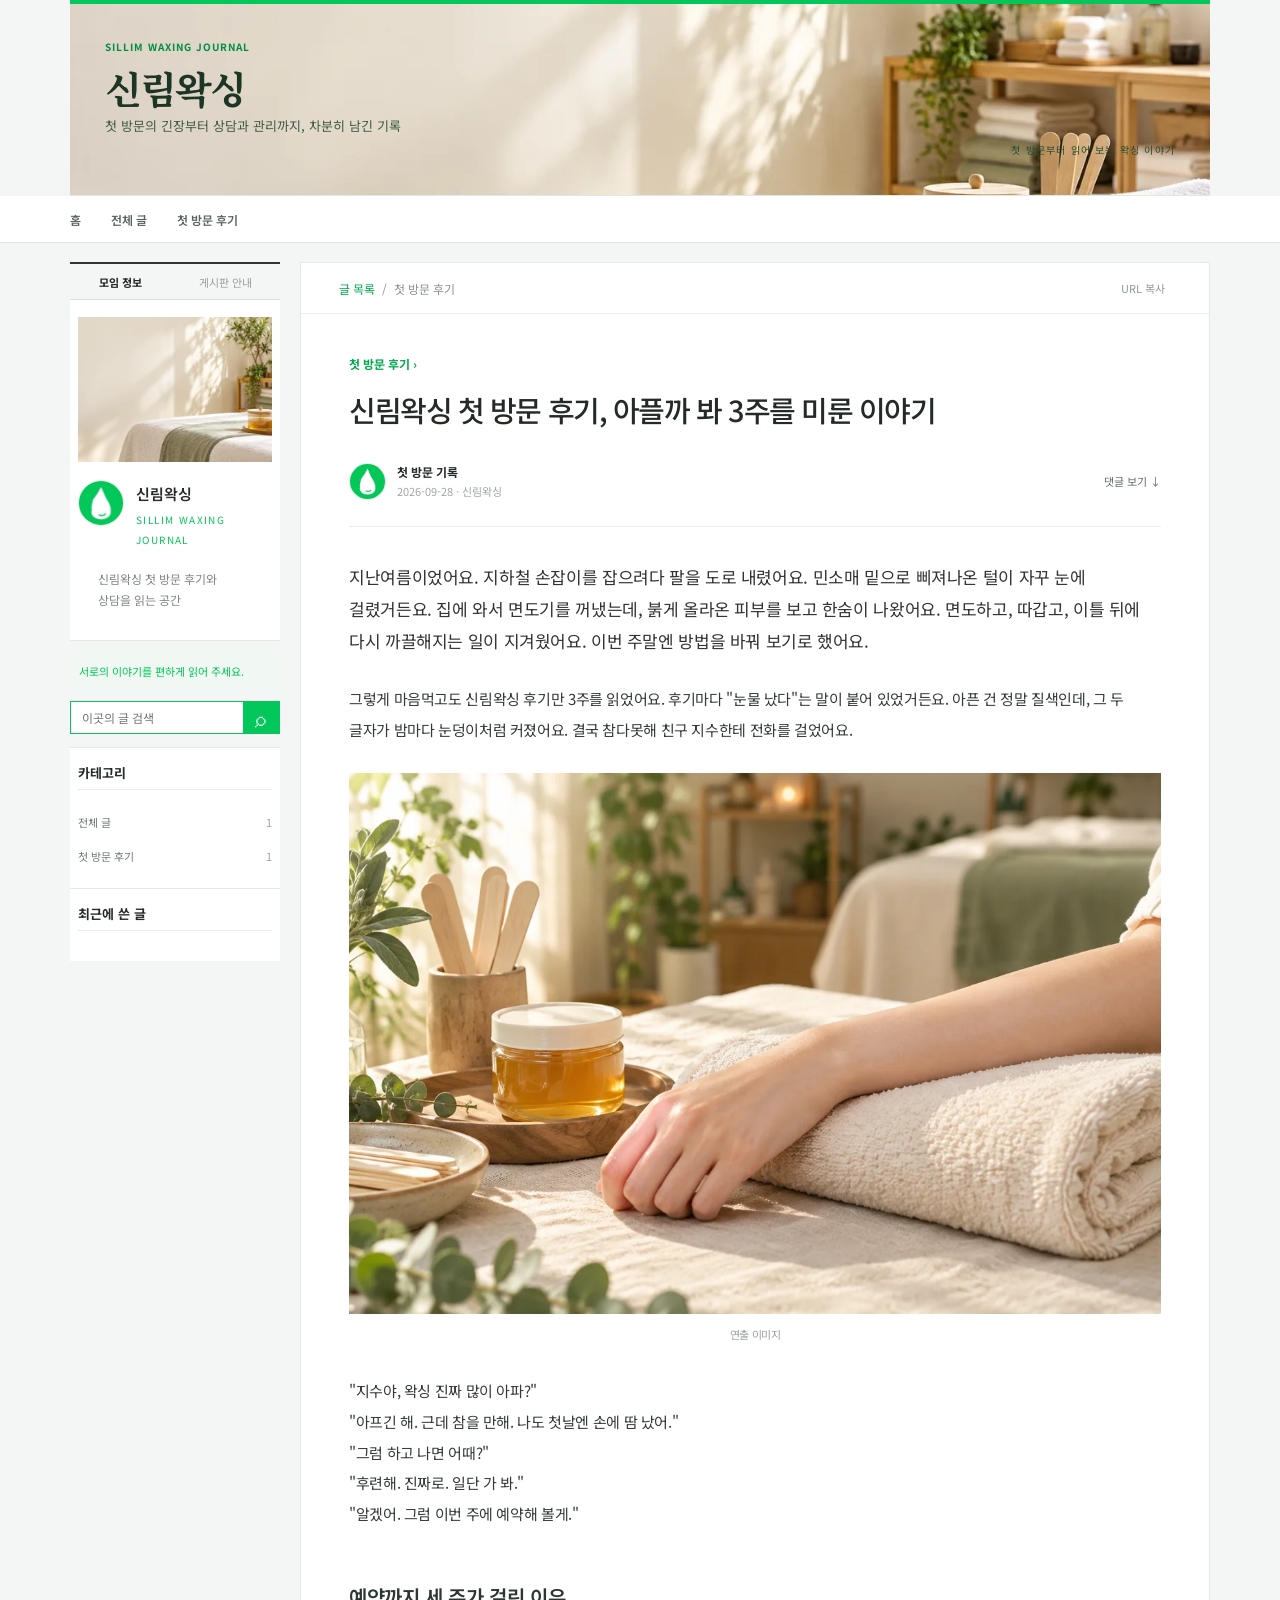
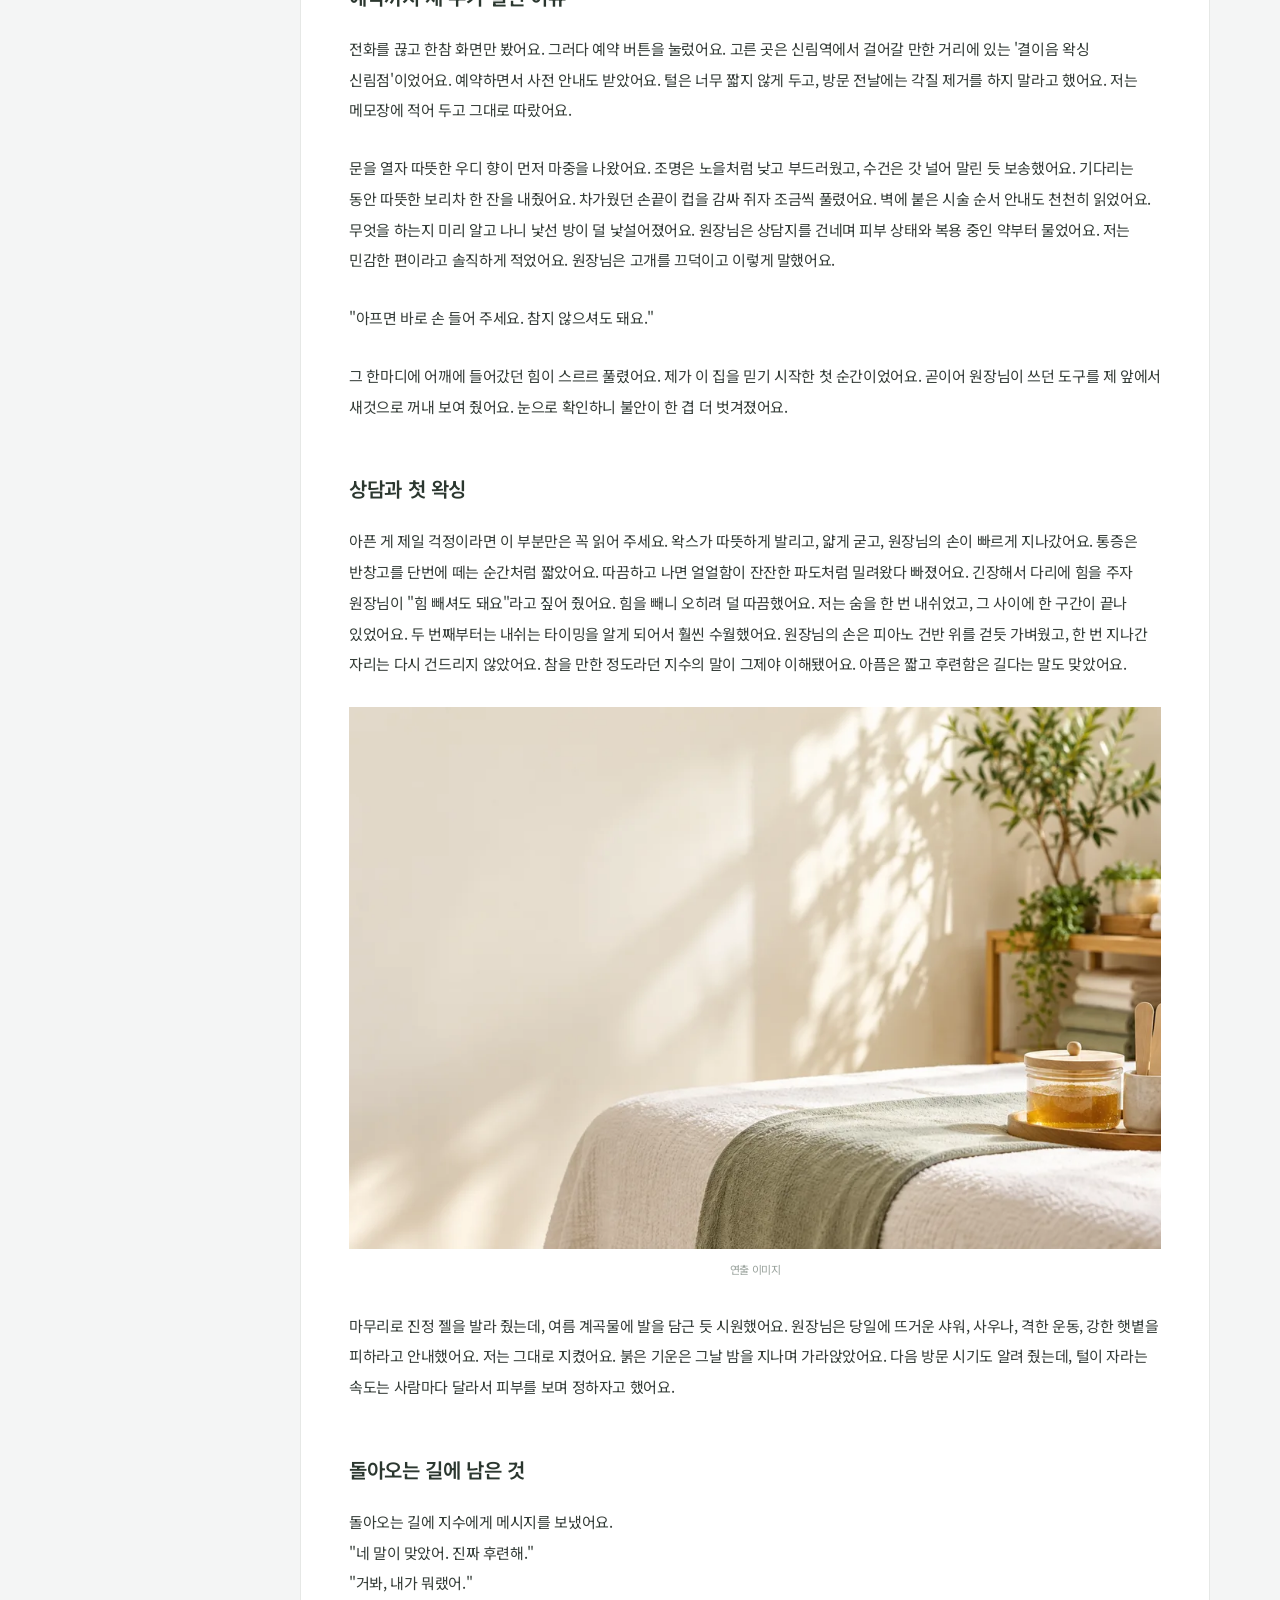
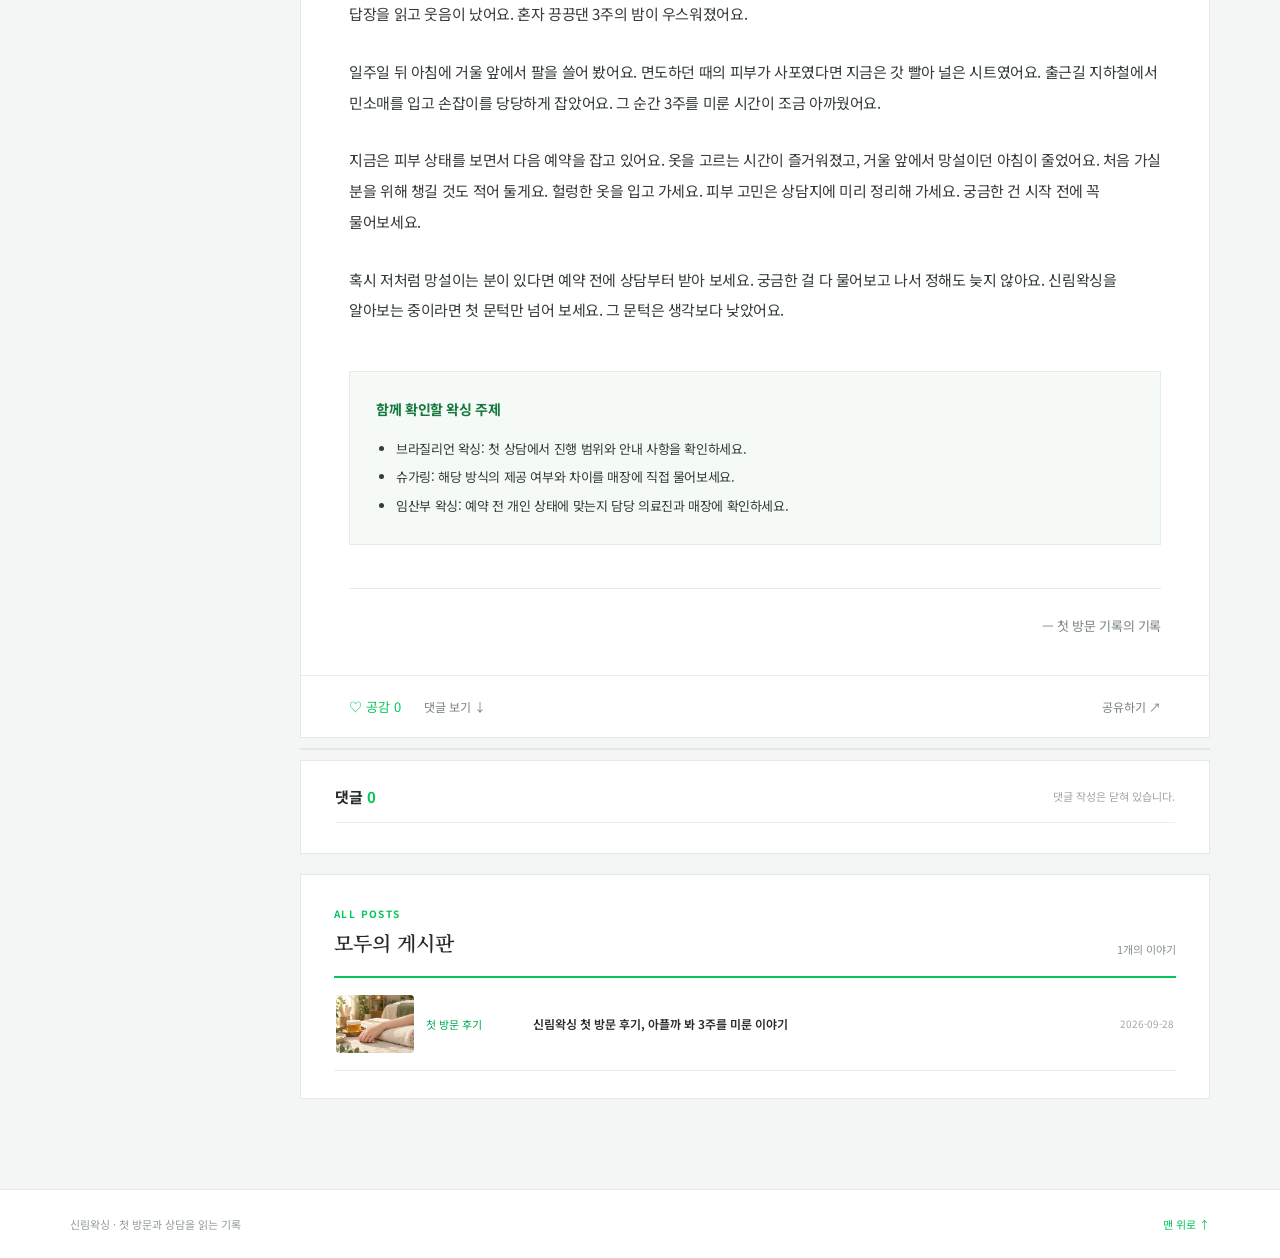
==== blog/sillim-waxing-first-visit/index.html @ 73d59c55 "Add files via upload" ====
<!doctype html><html lang="ko"><head><meta charset="utf-8"><meta name="viewport" content="width=device-width,initial-scale=1"><meta name="description" content="신림왁싱 첫 방문 후기: 통증 걱정, 예약, 상담, 관리 경험을 읽어보세요. 브라질리언·슈가링·임산부 왁싱은 제공 여부와 개인별 조건을 따로 상담하세요."><meta name="theme-color" content="#03c75a"><meta name="application-name" content="신림왁싱"><meta property="og:type" content="article"><meta property="og:site_name" content="신림왁싱"><meta property="og:title" content="신림왁싱 첫 방문 후기, 아플까 봐 3주를 미룬 이야기"><meta property="og:description" content="신림왁싱 첫 방문 후기: 통증 걱정, 예약, 상담, 관리 경험을 읽어보세요. 브라질리언·슈가링·임산부 왁싱은 제공 여부와 개인별 조건을 따로 상담하세요."><meta property="og:image" content="/assets/images/waxing-thumbnail.webp"><meta name="twitter:card" content="summary_large_image"><title>신림왁싱 첫 방문 후기, 아플까 봐 3주를 미룬 이야기</title><link rel="icon" type="image/x-icon" href="/favicon.ico"><link rel="icon" type="image/svg+xml" href="/favicon.svg"><link rel="apple-touch-icon" href="/apple-touch-icon.png"><link rel="stylesheet" href="/assets/style.css"><script type="application/ld+json">{"@context": "https://schema.org", "@type": "WebSite", "name": "신림왁싱"}</script><script defer src="/assets/app.js"></script></head><body class="community" style="--ink:#03c75a;--paper:#f1f8f3;--accent:#03c75a"><a class="skip" href="#main">본문으로 건너뛰기</a><header class="cafe-banner"><img class="cafe-banner-photo" src="/assets/images/banner.webp" alt="" width="1300" height="600"><div class="cafe-banner-inner"><span class="cafe-kicker">SILLIM WAXING JOURNAL</span><a class="cafe-brand" href="/">신림왁싱<span class="banner-mark" aria-hidden="true">•</span></a><p>첫 방문의 긴장부터 상담과 관리까지, 차분히 남긴 기록</p><span class="banner-caption">첫 방문부터 읽어 보는 왁싱 이야기</span></div></header><nav class="main-nav" aria-label="카테고리"><div class="nav-inner"><a href="/">홈</a><a href="/#archive">전체 글</a><a href="/?category=%EC%B2%AB%20%EB%B0%A9%EB%AC%B8%20%ED%9B%84%EA%B8%B0#archive">첫 방문 후기</a></div></nav><main id="main" class="cafe-layout"><aside class="cafe-aside" aria-label="모임 및 게시판"><div class="cafe-tabs"><b>모임 정보</b><span>게시판 안내</span></div><section class="profile-panel"><img class="profile-photo" src="/assets/images/banner.webp" alt="왁싱 공간 연출 사진" width="280" height="145"><img class="profile-avatar profile-avatar-img" src="/assets/images/profile.webp" alt="" width="70" height="70"><h2>신림왁싱</h2><span class="profile-label">SILLIM WAXING JOURNAL</span><p>신림왁싱 첫 방문 후기와 상담을 읽는 공간</p><a class="profile-link" href="/#archive">전체 글 살펴보기 →</a></section><div class="join-note">서로의 이야기를 편하게 읽어 주세요.</div><form class="site-search" action="/" method="get" role="search"><label class="sr-only" for="q">글 검색</label><input id="q" name="q" type="search" placeholder="이곳의 글 검색"><button aria-label="검색" type="submit">⌕</button></form><section class="widget"><h2>카테고리</h2><a class="widget-link" href="/#archive">전체 글 <span>1</span></a><a class="widget-link" href="/?category=%EC%B2%AB%20%EB%B0%A9%EB%AC%B8%20%ED%9B%84%EA%B8%B0#archive">첫 방문 후기 <span>1</span></a></section><section class="widget"><h2>최근에 쓴 글</h2><ol class="recent-list"></ol></section></aside><div class="main-column"><article class="post-card" data-post="sillim-waxing-first-visit"><div class="post-toolbar"><a href="/#archive">글 목록</a><span> / </span><span>첫 방문 후기</span><button type="button" class="copy-link">URL 복사</button></div><div class="post-heading"><a class="post-category" href="/?category=%EC%B2%AB%20%EB%B0%A9%EB%AC%B8%20%ED%9B%84%EA%B8%B0#archive">첫 방문 후기 ›</a><h1>신림왁싱 첫 방문 후기, 아플까 봐 3주를 미룬 이야기</h1><div class="byline"><img class="author-avatar author-avatar-img" src="/assets/images/profile.webp" alt="" width="37" height="37"><div><strong>첫 방문 기록</strong><time datetime="2026-09-28">2026-09-28 · 신림왁싱</time></div><a class="byline-comments" href="#comments">댓글 보기 ↓</a></div></div><div class="post-content"><p>지난여름이었어요. 지하철 손잡이를 잡으려다 팔을 도로 내렸어요. 민소매 밑으로 삐져나온 털이 자꾸 눈에 걸렸거든요. 집에 와서 면도기를 꺼냈는데, 붉게 올라온 피부를 보고 한숨이 나왔어요. 면도하고, 따갑고, 이틀 뒤에 다시 까끌해지는 일이 지겨웠어요. 이번 주말엔 방법을 바꿔 보기로 했어요.</p><p>그렇게 마음먹고도 신림왁싱 후기만 3주를 읽었어요. 후기마다 &quot;눈물 났다&quot;는 말이 붙어 있었거든요. 아픈 건 정말 질색인데, 그 두 글자가 밤마다 눈덩이처럼 커졌어요. 결국 참다못해 친구 지수한테 전화를 걸었어요.</p><figure><img class="post-photo" src="/assets/images/waxing-thumbnail.webp" alt="첫 방문 후기 글을 위한 연출 사진" loading="lazy" width="1200" height="800"><figcaption>연출 이미지</figcaption></figure><p>&quot;지수야, 왁싱 진짜 많이 아파?&quot;<br>&quot;아프긴 해. 근데 참을 만해. 나도 첫날엔 손에 땀 났어.&quot;<br>&quot;그럼 하고 나면 어때?&quot;<br>&quot;후련해. 진짜로. 일단 가 봐.&quot;<br>&quot;알겠어. 그럼 이번 주에 예약해 볼게.&quot;</p><h2>예약까지 세 주가 걸린 이유</h2><p>전화를 끊고 한참 화면만 봤어요. 그러다 예약 버튼을 눌렀어요. 고른 곳은 신림역에서 걸어갈 만한 거리에 있는 &#x27;결이음 왁싱 신림점&#x27;이었어요. 예약하면서 사전 안내도 받았어요. 털은 너무 짧지 않게 두고, 방문 전날에는 각질 제거를 하지 말라고 했어요. 저는 메모장에 적어 두고 그대로 따랐어요.</p><p>문을 열자 따뜻한 우디 향이 먼저 마중을 나왔어요. 조명은 노을처럼 낮고 부드러웠고, 수건은 갓 널어 말린 듯 보송했어요. 기다리는 동안 따뜻한 보리차 한 잔을 내줬어요. 차가웠던 손끝이 컵을 감싸 쥐자 조금씩 풀렸어요. 벽에 붙은 시술 순서 안내도 천천히 읽었어요. 무엇을 하는지 미리 알고 나니 낯선 방이 덜 낯설어졌어요. 원장님은 상담지를 건네며 피부 상태와 복용 중인 약부터 물었어요. 저는 민감한 편이라고 솔직하게 적었어요. 원장님은 고개를 끄덕이고 이렇게 말했어요.</p><p>&quot;아프면 바로 손 들어 주세요. 참지 않으셔도 돼요.&quot;</p><p>그 한마디에 어깨에 들어갔던 힘이 스르르 풀렸어요. 제가 이 집을 믿기 시작한 첫 순간이었어요. 곧이어 원장님이 쓰던 도구를 제 앞에서 새것으로 꺼내 보여 줬어요. 눈으로 확인하니 불안이 한 겹 더 벗겨졌어요.</p><h2>상담과 첫 왁싱</h2><p>아픈 게 제일 걱정이라면 이 부분만은 꼭 읽어 주세요. 왁스가 따뜻하게 발리고, 얇게 굳고, 원장님의 손이 빠르게 지나갔어요. 통증은 반창고를 단번에 떼는 순간처럼 짧았어요. 따끔하고 나면 얼얼함이 잔잔한 파도처럼 밀려왔다 빠졌어요. 긴장해서 다리에 힘을 주자 원장님이 &quot;힘 빼셔도 돼요&quot;라고 짚어 줬어요. 힘을 빼니 오히려 덜 따끔했어요. 저는 숨을 한 번 내쉬었고, 그 사이에 한 구간이 끝나 있었어요. 두 번째부터는 내쉬는 타이밍을 알게 되어서 훨씬 수월했어요. 원장님의 손은 피아노 건반 위를 걷듯 가벼웠고, 한 번 지나간 자리는 다시 건드리지 않았어요. 참을 만한 정도라던 지수의 말이 그제야 이해됐어요. 아픔은 짧고 후련함은 길다는 말도 맞았어요.</p><figure><img class="post-photo" src="/assets/images/waxing-room.webp" alt="첫 방문 후기 글을 위한 연출 사진" loading="lazy" width="1200" height="800"><figcaption>연출 이미지</figcaption></figure><p>마무리로 진정 젤을 발라 줬는데, 여름 계곡물에 발을 담근 듯 시원했어요. 원장님은 당일에 뜨거운 샤워, 사우나, 격한 운동, 강한 햇볕을 피하라고 안내했어요. 저는 그대로 지켰어요. 붉은 기운은 그날 밤을 지나며 가라앉았어요. 다음 방문 시기도 알려 줬는데, 털이 자라는 속도는 사람마다 달라서 피부를 보며 정하자고 했어요.</p><h2>돌아오는 길에 남은 것</h2><p>돌아오는 길에 지수에게 메시지를 보냈어요.<br>&quot;네 말이 맞았어. 진짜 후련해.&quot;<br>&quot;거봐, 내가 뭐랬어.&quot;<br>답장을 읽고 웃음이 났어요. 혼자 끙끙댄 3주의 밤이 우스워졌어요.</p><p>일주일 뒤 아침에 거울 앞에서 팔을 쓸어 봤어요. 면도하던 때의 피부가 사포였다면 지금은 갓 빨아 널은 시트였어요. 출근길 지하철에서 민소매를 입고 손잡이를 당당하게 잡았어요. 그 순간 3주를 미룬 시간이 조금 아까웠어요.</p><p>지금은 피부 상태를 보면서 다음 예약을 잡고 있어요. 옷을 고르는 시간이 즐거워졌고, 거울 앞에서 망설이던 아침이 줄었어요. 처음 가실 분을 위해 챙길 것도 적어 둘게요. 헐렁한 옷을 입고 가세요. 피부 고민은 상담지에 미리 정리해 가세요. 궁금한 건 시작 전에 꼭 물어보세요.</p><p>혹시 저처럼 망설이는 분이 있다면 예약 전에 상담부터 받아 보세요. 궁금한 걸 다 물어보고 나서 정해도 늦지 않아요. 신림왁싱을 알아보는 중이라면 첫 문턱만 넘어 보세요. 그 문턱은 생각보다 낮았어요.</p><div class="editor-summary"><strong>함께 확인할 왁싱 주제</strong><ul><li>브라질리언 왁싱: 첫 상담에서 진행 범위와 안내 사항을 확인하세요.</li><li>슈가링: 해당 방식의 제공 여부와 차이를 매장에 직접 물어보세요.</li><li>임산부 왁싱: 예약 전 개인 상태에 맞는지 담당 의료진과 매장에 확인하세요.</li></ul></div><div class="post-signoff">— 첫 방문 기록의 기록</div></div><div class="post-actions"><button class="like-button" type="button" aria-pressed="false">♡ 공감 <span class="like-count">0</span></button><a href="#comments">댓글 보기 ↓</a><button class="copy-link" type="button">공유하기 ↗</button></div></article><div class="post-neighbors"></div><section class="comments" id="comments"><div class="comments-title"><h2>댓글 <span>0</span></h2><span>댓글 작성은 닫혀 있습니다.</span></div><div class="comment-list"></div></section><section class="archive" id="archive"><div class="archive-heading"><div><span>ALL POSTS</span><h2>모두의 게시판</h2></div><strong>1개의 이야기</strong></div><ul class="archive-list"><li class="archive-row" data-category="첫 방문 후기" data-search="신림왁싱 첫 방문 후기, 아플까 봐 3주를 미룬 이야기 신림왁싱 첫 방문을 앞두고 통증이 걱정돼 3주를 망설인 이야기. 예약부터 상담, 시술 중 느낌과 이후 관리까지 기록했습니다. 첫 방문 후기"><a class="archive-thumb" href="/blog/sillim-waxing-first-visit/" aria-label="신림왁싱 첫 방문 후기, 아플까 봐 3주를 미룬 이야기"><img src="/assets/images/waxing-thumbnail.webp" alt="" loading="lazy" width="100" height="68"></a><span class="archive-category">첫 방문 후기</span><a href="/blog/sillim-waxing-first-visit/">신림왁싱 첫 방문 후기, 아플까 봐 3주를 미룬 이야기</a><time datetime="2026-09-28">2026-09-28</time></li></ul><p class="archive-empty" hidden>해당하는 글이 없습니다.</p></section></div></main><footer class="footer"><span>신림왁싱 · 첫 방문과 상담을 읽는 기록</span><a href="/">맨 위로 ↑</a></footer></body></html>
---- assets/style.css ----
@import url('https://fonts.googleapis.com/css2?family=Noto+Sans+KR:wght@400;500;600;700&family=Noto+Serif+KR:wght@400;500;600;700&display=swap');
:root{font-family:'Noto Sans KR',system-ui,sans-serif;color:#262b29;background:#f4f5f5;font-size:14px}*{box-sizing:border-box}html{scroll-behavior:smooth}body{margin:0;word-break:keep-all}a{color:inherit;text-decoration:none}button,input,textarea{font:inherit}button{cursor:pointer}a:hover{text-decoration:underline}a:focus-visible,button:focus-visible,input:focus-visible,textarea:focus-visible{outline:2px solid var(--accent);outline-offset:3px}.skip{position:absolute;top:-50px;left:10px;background:#fff;padding:10px;z-index:20}.skip:focus{top:10px}.sr-only{position:absolute;width:1px;height:1px;overflow:hidden;clip:rect(0,0,0,0)}.utility{height:34px;background:#fff;border-bottom:1px solid #eaeded;color:#8b9190;font-size:11px}.utility>div{max-width:1180px;padding:0 20px;height:100%;margin:auto;display:flex;align-items:center;justify-content:flex-end;gap:20px}.blog-header{background:#fff;border-bottom:1px solid #e6e9e8;display:flex;align-items:flex-end;justify-content:space-between;gap:24px;padding:26px max(20px,calc((100vw - 1140px)/2)) 22px}.brand{display:flex;flex-direction:column;align-items:flex-start}.brand-kicker,.cafe-kicker{color:var(--ink);font-size:10px;font-weight:700;letter-spacing:.15em}.brand-name{color:#202a27;font:600 30px/1.4 'Noto Serif KR',serif;letter-spacing:-.05em;margin:7px 0}.brand p{font-size:12px;color:#8a918e;margin:0}.site-search{display:flex;border:1px solid var(--ink);height:38px;background:#fff;max-width:255px;width:100%}.site-search input{min-width:0;width:100%;border:0;background:transparent;padding:0 11px;font-size:12px;outline:none}.site-search button{width:42px;border:0;color:#fff;background:var(--ink);font-size:21px;line-height:1}.main-nav{background:#fff;border-bottom:1px solid #dfe4e2}.nav-inner{max-width:1180px;margin:auto;padding:0 20px;display:flex;gap:30px;white-space:nowrap;overflow-x:auto;scrollbar-width:none}.nav-inner::-webkit-scrollbar{display:none}.nav-inner a{height:46px;display:flex;align-items:center;font-size:12px;color:#59635f;font-weight:600}.nav-inner a:hover{color:var(--ink);text-decoration:none;border-bottom:2px solid var(--ink)}.blog-layout{max-width:1180px;margin:25px auto 75px;padding:0 20px;display:grid;grid-template-columns:minmax(0,1fr) 280px;gap:22px;align-items:start}.main-column{min-width:0}.post-card,.comments,.archive{background:#fff;border:1px solid #e3e6e5}.post-toolbar{padding:16px 38px;border-bottom:1px solid #edf0ee;display:flex;align-items:center;gap:7px;color:#8a938e;font-size:12px}.post-toolbar a{color:var(--ink)}.post-toolbar button{margin-left:auto;border:0;background:none;color:#929b96;font-size:11px}.post-heading{padding:42px 48px 26px}.post-category{font-size:12px;color:var(--ink);font-weight:700}.post-heading h1{font:500 clamp(25px,2.6vw,32px)/1.55 'Noto Serif KR',serif;letter-spacing:-.05em;margin:15px 0 31px;color:#242b27}.byline{display:flex;align-items:center;gap:11px;padding-bottom:26px;border-bottom:1px solid #e9edeb}.author-avatar,.profile-avatar{background:var(--paper);color:var(--ink);display:grid;place-items:center;border-radius:50%;font:600 20px 'Noto Serif KR',serif;flex:none}.author-avatar{width:37px;height:37px}.byline strong{display:block;font-size:12px;font-weight:700}.byline time{display:block;font-size:11px;color:#a0a7a2;margin-top:3px}.byline-comments{margin-left:auto;font-size:11px;color:#626e67}.post-content{padding:8px 48px 35px;color:#343c37;font:400 16px/2.05 'Noto Serif KR',serif;letter-spacing:-.025em}.post-content .post-lead{margin:0 0 27px;font-size:19px;font-weight:600;color:var(--ink);line-height:1.85}.post-content p{margin:0 0 27px}.post-content h2{font:600 22px/1.5 'Noto Serif KR',serif;color:#2b372f;margin:54px 0 22px}.post-content figure{margin:35px 0 40px}.post-content figcaption{text-align:center;font:11px 'Noto Sans KR',sans-serif;color:#929a94;margin-top:12px}.post-signoff{border-top:1px solid #e6eae7;margin-top:43px;padding-top:24px;text-align:right;color:#7a867c;font-size:13px}.post-art{height:390px;position:relative;display:grid;place-items:center;overflow:hidden;color:#fff;background:linear-gradient(140deg,var(--paper),var(--ink));isolation:isolate}.post-art:before,.post-art:after{content:'';position:absolute;border:1px solid #ffffff8e;border-radius:50%;width:80%;aspect-ratio:1;transform:translate(45%,30%);z-index:-1}.post-art:after{width:54%;transform:translate(-75%,-65%);background:#ffffff22}.art-ring{position:absolute;border:1px solid #ffffff9b;width:32%;aspect-ratio:1;border-radius:50%;transform:translate(-80%,60%)}.art-icon{font:400 clamp(100px,16vw,200px)/1 Georgia,serif;transform:rotate(-12deg)}.art-corner{position:absolute;bottom:23px;left:25px;font:10px 'Noto Sans KR',sans-serif;letter-spacing:.18em;color:#fff}.post-actions{border-top:1px solid #ecedeb;display:flex;align-items:center;gap:23px;padding:16px 48px;color:#7a847d;font-size:12px}.post-actions button{border:0;background:none;padding:5px 0;color:inherit}.post-actions .like-button{font-size:13px;color:var(--ink)}.post-actions .like-button[aria-pressed=true]{font-weight:700;color:#03a94e}.post-actions .copy-link{margin-left:auto}.post-neighbors{background:#fff;border:1px solid #e3e6e5;margin:10px 0;display:flex;flex-direction:column}.post-neighbors a{padding:15px 25px;font-size:12px;border-bottom:1px solid #eff1ef}.post-neighbors a:last-child{border-bottom:0}.post-neighbors span{color:#929a95;margin-right:25px}.comments{padding:27px 34px;margin:10px 0}.comments-title{display:flex;justify-content:space-between;align-items:center;gap:10px;border-bottom:1px solid #eceeec;padding-bottom:15px}.comments h2{font-size:15px;margin:0}.comments h2 span{color:var(--ink)}.comments-title>span,.comments>small{font-size:11px;color:#a0a7a2}.comment-list{padding:6px 0}.comment-item{padding:15px 0;border-bottom:1px solid #f0f1ef}.comment-item strong{font-size:12px;margin-right:10px}.comment-item time{font-size:10px;color:#a0a7a2}.comment-item p{font-size:13px;line-height:1.7;margin:6px 0 0}.comment-form{padding-top:15px;display:grid;grid-template-columns:65px 1fr;gap:9px 12px;align-items:start}.comment-form label{font-size:12px;padding-top:10px;color:#69746c}.comment-form input,.comment-form textarea{border:1px solid #dce3dd;padding:10px;background:#fbfcfb;min-width:0;font-size:12px;resize:vertical}.comment-form button{grid-column:2;justify-self:end;border:1px solid var(--ink);background:var(--ink);color:#fff;padding:9px 18px;font-size:12px}.archive{margin:20px 0;padding:27px 33px}.archive-heading{display:flex;justify-content:space-between;align-items:end;border-bottom:2px solid var(--ink);padding-bottom:19px}.archive-heading span{font-size:10px;color:var(--ink);font-weight:700;letter-spacing:.14em}.archive-heading h2{font:600 20px 'Noto Serif KR',serif;margin:6px 0 0}.archive-heading strong{font-size:11px;color:#87928a;font-weight:400}.archive-list{list-style:none;padding:0;margin:0}.archive-row{display:grid;grid-template-columns:100px minmax(0,1fr) 82px;gap:15px;align-items:center;padding:17px 2px;border-bottom:1px solid #e9ece9;font-size:12px}.archive-row[hidden]{display:none}.archive-category{font-size:11px;color:var(--ink)}.archive-row a{font-weight:600;overflow:hidden;text-overflow:ellipsis;white-space:nowrap}.archive-row time{color:#a0a7a2;font-size:10px;text-align:right}.archive-empty{font-size:13px;color:#999;padding:35px;text-align:center}.profile-panel,.widget{background:#fff;border:1px solid #e3e6e5;padding:22px;margin-bottom:10px}.profile-panel{text-align:center}.profile-avatar{width:70px;height:70px;margin:0 auto 15px;font-size:34px}.profile-panel h2{font:600 20px 'Noto Serif KR',serif;margin:0 0 4px}.profile-label{font-size:10px;color:var(--accent);letter-spacing:.14em}.profile-panel p{font-size:12px;color:#7d8980;line-height:1.75;margin:18px 0}.profile-link{display:block;border:1px solid #dae1db;padding:10px;font-size:11px;color:var(--ink)}.widget h2{font-size:13px;margin:0 0 15px;padding-bottom:12px;border-bottom:1px solid #e8edeb}.widget-link{display:flex;justify-content:space-between;padding:8px 0;font-size:11px;color:#6d7a70}.widget-link span{color:#9ba69d}.recent-list{list-style:none;padding:0;margin:0}.recent-list li{padding:10px 0;border-bottom:1px solid #ecefeb}.recent-list li:last-child{border:0}.recent-list small{display:block;font-size:10px;color:#9ba69d}.recent-list span{display:block;font-size:12px;line-height:1.45;margin-top:5px}.footer{background:#fff;border-top:1px solid #e4e9e5;padding:26px max(20px,calc((100vw - 1140px)/2));display:flex;justify-content:space-between;gap:20px;font-size:11px;color:#949d96}.footer a{color:var(--ink)}
/* Cafe article and board layout */
.cafe{background:#fff}.cafe-banner{max-width:1140px;height:215px;margin:0 auto;background:var(--ink);color:#fff;position:relative;overflow:hidden}.cafe-banner:before,.cafe-banner:after{content:'';position:absolute;width:440px;height:440px;border:1px solid #ffffff40;border-radius:50%;right:-60px;top:-180px}.cafe-banner:after{width:340px;height:340px;right:190px;top:95px;background:#ffffff0d}.cafe-banner-inner{padding:35px 54px;position:relative;z-index:1}.cafe-kicker{color:#ffffffb6}.cafe-brand{display:block;font:700 48px/1.3 'Noto Serif KR',serif;letter-spacing:-.05em;margin-top:15px}.banner-mark{color:var(--accent);margin-left:12px;font:50px Georgia,serif}.cafe-banner p{font-size:13px;margin:8px 0;color:#ffffffdd}.banner-caption{position:absolute;top:167px;right:35px;letter-spacing:.12em;color:#ffffff80;font-size:10px}.cafe .main-nav{max-width:1140px;margin:8px auto 0;border:1px solid #e1e6e2}.cafe-layout{max-width:1180px;margin:19px auto 70px;padding:0 20px;display:grid;grid-template-columns:210px minmax(0,1fr);gap:20px;align-items:start}.cafe-tabs{height:38px;border-top:2px solid #333;border-bottom:1px solid #ddd;display:flex;align-items:center;justify-content:space-around;font-size:11px;color:#9a9fa0}.cafe-tabs b{color:#202622}.cafe-aside .profile-panel{text-align:left;border:0;border-bottom:1px solid #e5e9e5;padding:17px 8px}.cafe-aside .profile-avatar{width:42px;height:42px;font-size:21px;margin:0 12px 0 0;float:left}.cafe-aside .profile-panel h2{font:600 15px 'Noto Sans KR',sans-serif;padding-top:3px}.cafe-aside .profile-panel p{clear:both;margin:20px 0 13px}.cafe-aside .profile-link{display:none}.cafe-aside .join-note{padding:12px 9px;background:var(--paper);font-size:11px;color:var(--ink);margin-bottom:10px}.cafe-aside .site-search{max-width:none;margin-bottom:13px;height:33px}.cafe-aside .widget{border:0;border-top:1px solid #e6e9e6;padding:15px 8px;margin:0}.cafe-aside .widget h2{padding-bottom:7px}.cafe-aside .widget-link{padding:9px 0}.cafe .post-card{border-radius:5px}.cafe .post-toolbar{background:#fafbfa;padding:13px 30px}.cafe .post-heading{padding:29px 31px 13px}.cafe .post-heading h1{font:500 clamp(23px,2.3vw,29px)/1.5 'Noto Sans KR',sans-serif;letter-spacing:-.045em;margin:11px 0 19px}.cafe .post-content{font:400 15px/1.95 'Noto Sans KR',sans-serif;padding:15px 31px 35px}.cafe .post-content .post-lead{font:600 16px/1.8 'Noto Sans KR',sans-serif}.cafe .post-content h2{font:600 18px/1.5 'Noto Sans KR',sans-serif;margin:43px 0 17px}.cafe .post-art{height:315px}.cafe .post-actions{padding:15px 31px}.cafe .comments,.cafe .archive{border-radius:5px}
@media(max-width:900px){.blog-layout{grid-template-columns:minmax(0,1fr) 220px;gap:14px}.cafe-layout{grid-template-columns:170px minmax(0,1fr);gap:13px}.blog-header{padding-left:20px;padding-right:20px}.profile-panel,.widget{padding:15px}.post-heading{padding:34px 32px 17px}.post-content{padding-left:32px;padding-right:32px}.post-actions{padding-left:32px;padding-right:32px}}
@media(max-width:700px){.utility{display:none}.blog-header{padding:18px 17px;align-items:center}.brand-name{font-size:24px}.brand p{font-size:11px}.brand-kicker{font-size:9px}.blog-header .site-search{max-width:42px;border:0}.blog-header .site-search input{position:absolute;right:16px;top:85px;width:min(300px,calc(100% - 32px));height:35px;border:1px solid var(--ink);background:#fff;display:none;z-index:5}.blog-header .site-search:focus-within input{display:block}.blog-header .site-search button{background:transparent;color:var(--ink)}.nav-inner{gap:22px;padding:0 17px}.nav-inner a{font-size:11px}.blog-layout,.cafe-layout{display:block;margin:0 auto 45px;padding:0}.blog-aside,.cafe-aside{display:none}.post-card,.comments,.archive{border-left:0;border-right:0}.post-toolbar{padding:13px 17px}.post-heading,.cafe .post-heading{padding:27px 19px 12px}.post-heading h1,.cafe .post-heading h1{font-size:23px;line-height:1.5;margin-bottom:21px}.post-content,.cafe .post-content{font-size:15px;line-height:1.95;padding:7px 19px 27px}.post-content .post-lead{font-size:17px}.post-content h2{font-size:19px}.post-art,.cafe .post-art{height:245px}.post-actions,.cafe .post-actions{padding:13px 19px;gap:16px}.post-neighbors{margin:8px 0}.comments{padding:23px 19px}.archive{padding:23px 19px}.archive-row{grid-template-columns:1fr 66px;gap:4px}.archive-category{grid-column:1/-1}.archive-row a{font-size:12px}.footer{padding:25px 18px}.cafe-banner{height:160px}.cafe-banner-inner{padding:23px 20px}.cafe-brand{font-size:33px;margin-top:10px}.banner-mark{font-size:37px}.cafe-banner p{font-size:11px}.banner-caption{display:none}.cafe .main-nav{margin:0;border-left:0;border-right:0}.cafe .post-toolbar{padding:12px 19px}}
@media(max-width:390px){.post-heading h1,.cafe .post-heading h1{font-size:21px}.comment-form{grid-template-columns:1fr}.comment-form label{padding-top:0}.comment-form button{grid-column:1}.post-actions{gap:10px;font-size:11px}}
/* Restrained green editorial skin shared by all six sites. */
.post-photo{display:block;width:100%;height:auto;aspect-ratio:3/2;object-fit:cover;background:#edf2ee}.post-content figure{margin:25px 0 34px}.editor-disclosure{font:11px/1.7 'Noto Sans KR',sans-serif;color:#6d8173;background:#f4faf6;border-left:3px solid #03c75a;padding:11px 13px;margin:10px 0 30px}.blog-header{border-top:3px solid #03c75a}.brand-kicker,.post-category,.widget-link:hover,.archive-category{color:#03a94e}.cafe-banner{height:156px;background:#f4faf6;color:#243a2b;border-top:4px solid #03c75a;border-bottom:1px solid #dfe9e2}.cafe-banner:before,.cafe-banner:after{display:none}.cafe-banner-inner{padding:20px 35px}.cafe-kicker{color:#03a94e}.cafe-brand{font-size:38px;margin-top:8px}.banner-mark{font-size:24px;color:#03c75a}.cafe-banner p{color:#55685a;margin-top:4px}.banner-caption{top:125px;color:#8fa295}.profile-avatar,.author-avatar{font-family:'Noto Sans KR',sans-serif;font-size:13px}.cafe .post-photo{height:auto}
@media(max-width:700px){.cafe-banner{height:133px}.cafe-banner-inner{padding:17px 19px}.cafe-brand{font-size:27px}.cafe-banner p{font-size:10px}.post-content figure{margin:22px 0 27px}}
/* A quiet, familiar article layout with one green accent. */
.blog-header{border-top:3px solid #03c75a}.brand-name{font-family:'Noto Sans KR',sans-serif;font-size:29px;font-weight:700;letter-spacing:-.045em}.brand-kicker{letter-spacing:.1em}.blog-layout{max-width:1110px;grid-template-columns:minmax(0,1fr) 260px;gap:14px;margin-top:18px}.post-card,.comments,.archive,.profile-panel,.widget{border-color:#e6e8e6}.post-heading{padding-top:39px}.post-heading h1{font-family:'Noto Sans KR',sans-serif;font-weight:500;font-size:29px;line-height:1.5}.post-content{font-family:'Noto Sans KR',sans-serif;font-size:15px;line-height:2.05}.post-content h2{font-family:'Noto Sans KR',sans-serif;font-size:20px;margin-top:52px}.post-content p:first-child{font-size:17px;line-height:1.9;color:#333}.post-toolbar{background:#fff}.post-toolbar a{color:#03a94e}.profile-panel{padding:0 0 20px}.profile-photo{display:block;width:100%;height:145px;object-fit:cover;margin-bottom:18px}.profile-panel .profile-avatar{width:48px;height:48px;margin-bottom:10px}.profile-panel h2{font-family:'Noto Sans KR',sans-serif;font-size:16px}.profile-panel p{padding:0 20px}.profile-link{margin:0 18px}.editor-summary{background:#f6faf7;border:1px solid #e3ede5;padding:22px 26px;margin:45px 0 20px;font-family:'Noto Sans KR',sans-serif}.editor-summary strong{font-size:14px;color:#16783e}.editor-summary ul{margin:12px 0 0;padding-left:20px}.editor-summary li{font-size:13px;line-height:1.8;margin:5px 0}.comments{padding:25px 34px 18px}.comment-item{display:flex;gap:12px;padding:17px 0}.comment-avatar{display:grid;place-items:center;width:33px;height:33px;flex:none;background:#eef7f0;color:#168246;border-radius:50%;font-size:12px;font-weight:700}.comment-item strong{display:block;margin:0}.comment-item small{display:block;color:#abb3ac;font-size:10px;margin-top:2px}.comment-item p{margin-top:8px}.post-content figcaption{color:#98a19b}
@media(max-width:700px){.blog-layout{display:block;margin-top:0}.brand-name{font-size:22px}.post-heading{padding-top:28px}.post-heading h1{font-size:23px}.post-content{font-size:14px}.post-content p:first-child{font-size:16px}.comments{padding:22px 19px}.editor-summary{padding:19px;margin-top:36px}}

/* Locally bundled art; text remains readable over every banner. */
.cafe-banner{isolation:isolate;background:#e9f3eb;height:196px;color:#193625}
.cafe-banner-photo{position:absolute;inset:0;width:100%;height:100%;object-fit:cover;object-position:center 48%;z-index:-2}
.cafe-banner::after{content:"";position:absolute;inset:0;background:linear-gradient(90deg,rgba(244,251,246,.96) 0%,rgba(244,251,246,.88) 44%,rgba(244,251,246,.18) 100%);z-index:-1}
.cafe-banner-inner{padding:29px 35px}.cafe-banner p{color:#405a47}.cafe-kicker{color:#008d42}.banner-caption{color:#244e33;top:auto;bottom:15px}
.profile-avatar-img,.author-avatar-img{object-fit:cover;display:block;border-radius:50%;border:1px solid #e3ece5}
.profile-panel .profile-avatar-img{width:70px;height:70px}.cafe-aside .profile-panel .profile-avatar-img{width:46px;height:46px}
@media(max-width:700px){.cafe-banner{height:164px}.cafe-banner-inner{padding:22px 19px}.cafe-banner::after{background:linear-gradient(90deg,rgba(244,251,246,.97) 0%,rgba(244,251,246,.90) 56%,rgba(244,251,246,.25) 100%)}}

/* Sillim waxing article presentation */
.cafe-banner .cafe-brand{color:#1d3524;font-weight:750;letter-spacing:-.055em}
.cafe-banner .cafe-banner-inner{padding-top:31px}
.cafe-banner .cafe-kicker{letter-spacing:.1em}
.cafe-banner .banner-mark{display:none}
.cafe .post-heading h1{font-size:clamp(23px,2.3vw,29px)}
.cafe .post-content{line-height:2.05}
.cafe .post-content p{margin-bottom:26px}
.cafe .post-content figure{max-width:100%;margin:30px 0 40px}
.cafe .post-content .post-photo{aspect-ratio:16/10}
.cafe .editor-summary{background:#f7faf7}
@media(max-width:700px){.cafe-banner .cafe-banner-inner{padding-top:24px}.cafe .post-heading h1{font-size:23px}.cafe .post-content{line-height:1.9}}
.archive-row{grid-template-columns:78px 95px minmax(0,1fr) 74px;gap:12px}.archive-thumb{display:block;width:78px;height:58px;overflow:hidden;border-radius:4px}.archive-thumb img{display:block;width:100%;height:100%;object-fit:cover}.archive-row>a:not(.archive-thumb){min-width:0}
@media(max-width:700px){.archive-row{grid-template-columns:70px minmax(0,1fr) 62px;gap:4px 9px}.archive-thumb{width:70px;height:56px;grid-row:1/3;grid-column:1}.archive-category{grid-column:2;grid-row:1}.archive-row>a:not(.archive-thumb){grid-column:2/4;grid-row:2}.archive-row time{grid-column:3;grid-row:1}}
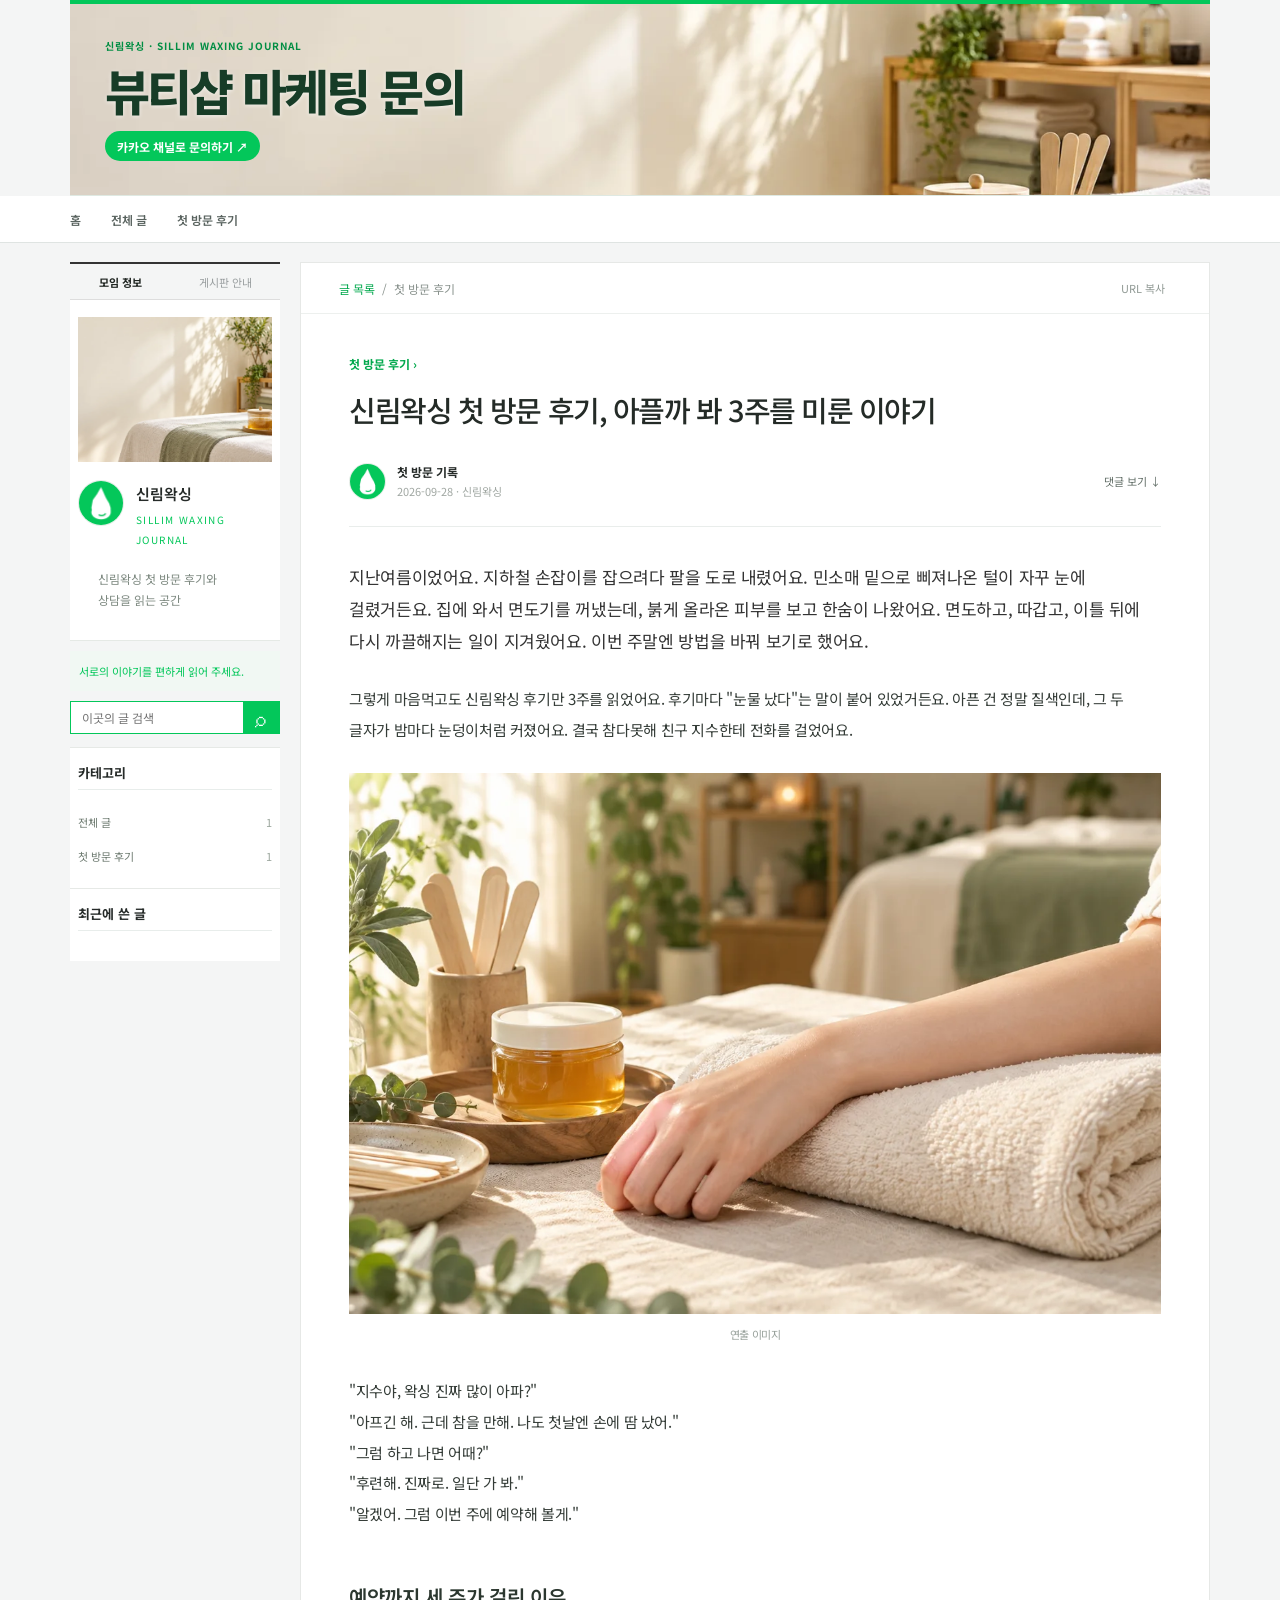
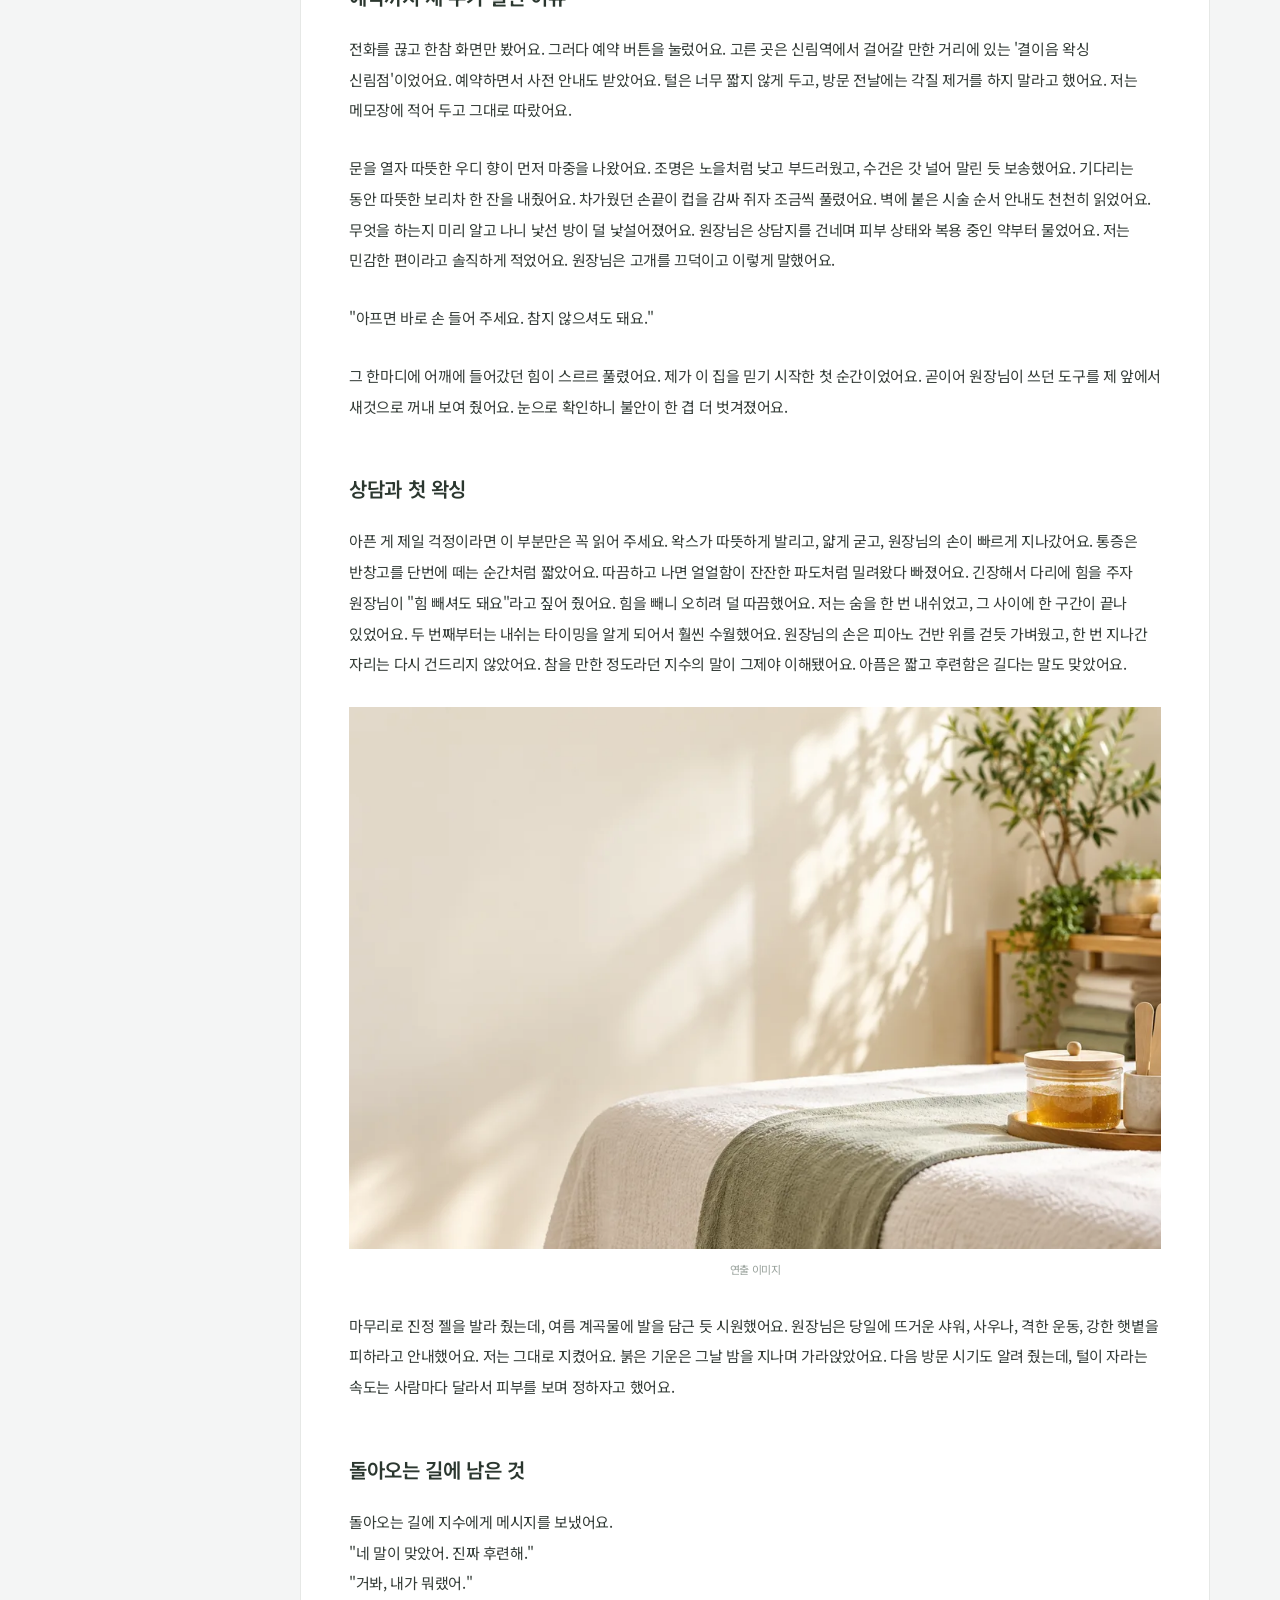
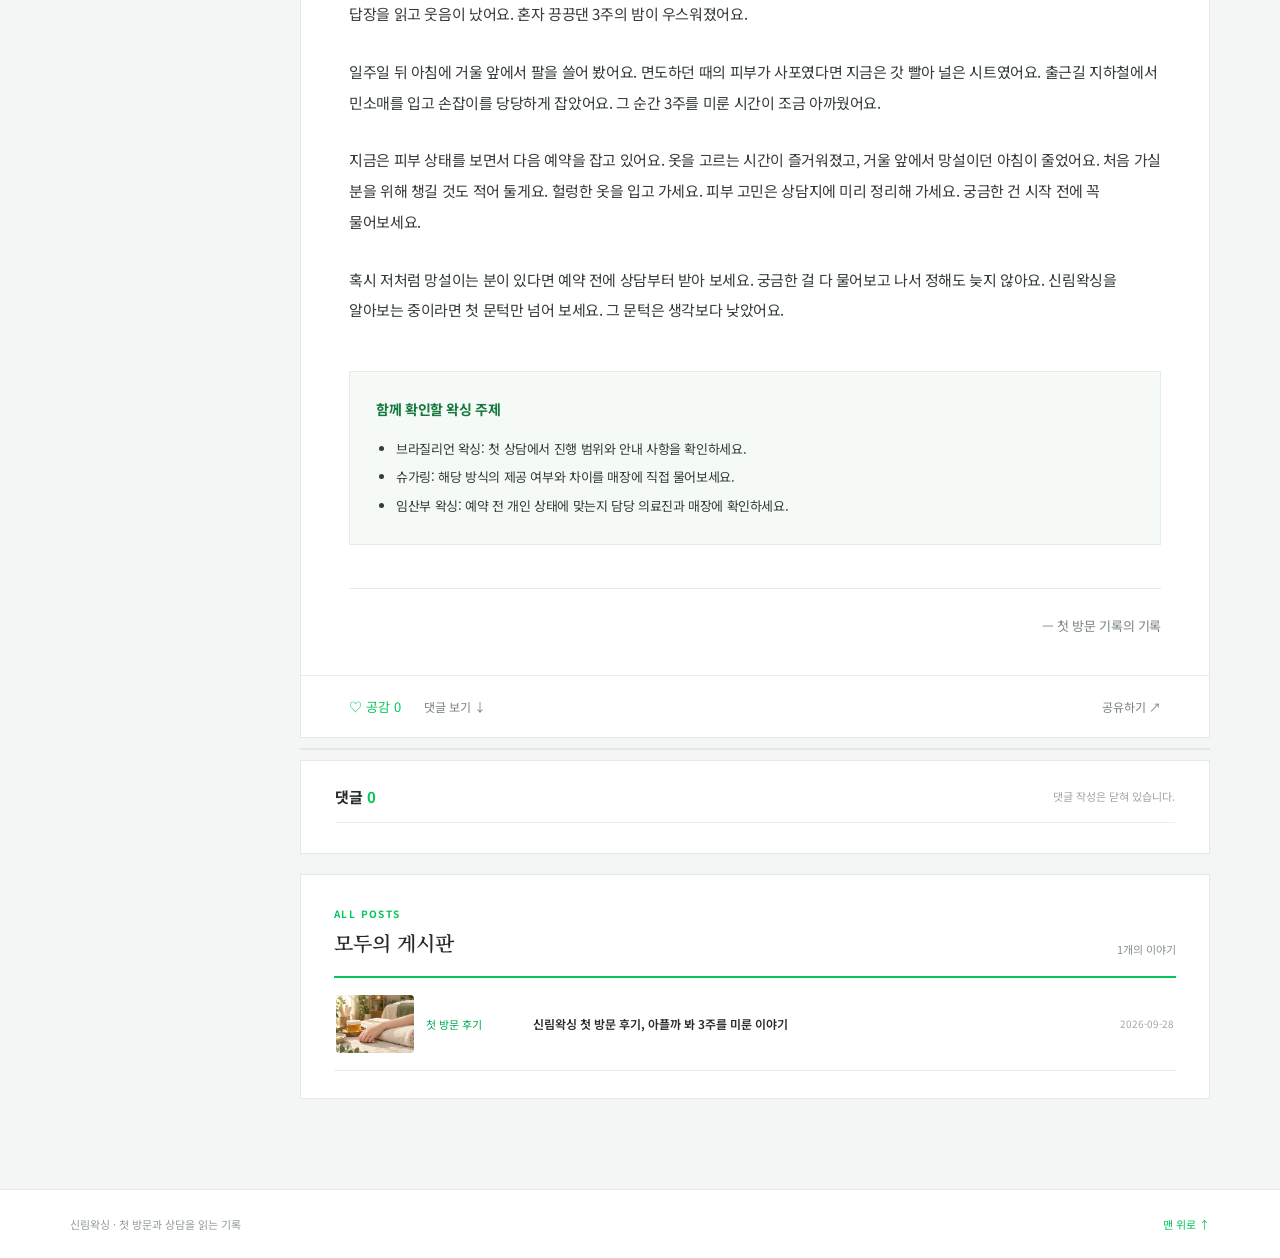
==== commit 9df3b3df: "Add files via upload" ====
--- a/blog/sillim-waxing-first-visit/index.html
+++ b/blog/sillim-waxing-first-visit/index.html
@@ -1 +1 @@
-<!doctype html><html lang="ko"><head><meta charset="utf-8"><meta name="viewport" content="width=device-width,initial-scale=1"><meta name="description" content="신림왁싱 첫 방문 후기: 통증 걱정, 예약, 상담, 관리 경험을 읽어보세요. 브라질리언·슈가링·임산부 왁싱은 제공 여부와 개인별 조건을 따로 상담하세요."><meta name="theme-color" content="#03c75a"><meta name="application-name" content="신림왁싱"><meta property="og:type" content="article"><meta property="og:site_name" content="신림왁싱"><meta property="og:title" content="신림왁싱 첫 방문 후기, 아플까 봐 3주를 미룬 이야기"><meta property="og:description" content="신림왁싱 첫 방문 후기: 통증 걱정, 예약, 상담, 관리 경험을 읽어보세요. 브라질리언·슈가링·임산부 왁싱은 제공 여부와 개인별 조건을 따로 상담하세요."><meta property="og:image" content="/assets/images/waxing-thumbnail.webp"><meta name="twitter:card" content="summary_large_image"><title>신림왁싱 첫 방문 후기, 아플까 봐 3주를 미룬 이야기</title><link rel="icon" type="image/x-icon" href="/favicon.ico"><link rel="icon" type="image/svg+xml" href="/favicon.svg"><link rel="apple-touch-icon" href="/apple-touch-icon.png"><link rel="stylesheet" href="/assets/style.css"><script type="application/ld+json">{"@context": "https://schema.org", "@type": "WebSite", "name": "신림왁싱"}</script><script defer src="/assets/app.js"></script></head><body class="community" style="--ink:#03c75a;--paper:#f1f8f3;--accent:#03c75a"><a class="skip" href="#main">본문으로 건너뛰기</a><header class="cafe-banner"><img class="cafe-banner-photo" src="/assets/images/banner.webp" alt="" width="1300" height="600"><div class="cafe-banner-inner"><span class="cafe-kicker">SILLIM WAXING JOURNAL</span><a class="cafe-brand" href="/">신림왁싱<span class="banner-mark" aria-hidden="true">•</span></a><p>첫 방문의 긴장부터 상담과 관리까지, 차분히 남긴 기록</p><span class="banner-caption">첫 방문부터 읽어 보는 왁싱 이야기</span></div></header><nav class="main-nav" aria-label="카테고리"><div class="nav-inner"><a href="/">홈</a><a href="/#archive">전체 글</a><a href="/?category=%EC%B2%AB%20%EB%B0%A9%EB%AC%B8%20%ED%9B%84%EA%B8%B0#archive">첫 방문 후기</a></div></nav><main id="main" class="cafe-layout"><aside class="cafe-aside" aria-label="모임 및 게시판"><div class="cafe-tabs"><b>모임 정보</b><span>게시판 안내</span></div><section class="profile-panel"><img class="profile-photo" src="/assets/images/banner.webp" alt="왁싱 공간 연출 사진" width="280" height="145"><img class="profile-avatar profile-avatar-img" src="/assets/images/profile.webp" alt="" width="70" height="70"><h2>신림왁싱</h2><span class="profile-label">SILLIM WAXING JOURNAL</span><p>신림왁싱 첫 방문 후기와 상담을 읽는 공간</p><a class="profile-link" href="/#archive">전체 글 살펴보기 →</a></section><div class="join-note">서로의 이야기를 편하게 읽어 주세요.</div><form class="site-search" action="/" method="get" role="search"><label class="sr-only" for="q">글 검색</label><input id="q" name="q" type="search" placeholder="이곳의 글 검색"><button aria-label="검색" type="submit">⌕</button></form><section class="widget"><h2>카테고리</h2><a class="widget-link" href="/#archive">전체 글 <span>1</span></a><a class="widget-link" href="/?category=%EC%B2%AB%20%EB%B0%A9%EB%AC%B8%20%ED%9B%84%EA%B8%B0#archive">첫 방문 후기 <span>1</span></a></section><section class="widget"><h2>최근에 쓴 글</h2><ol class="recent-list"></ol></section></aside><div class="main-column"><article class="post-card" data-post="sillim-waxing-first-visit"><div class="post-toolbar"><a href="/#archive">글 목록</a><span> / </span><span>첫 방문 후기</span><button type="button" class="copy-link">URL 복사</button></div><div class="post-heading"><a class="post-category" href="/?category=%EC%B2%AB%20%EB%B0%A9%EB%AC%B8%20%ED%9B%84%EA%B8%B0#archive">첫 방문 후기 ›</a><h1>신림왁싱 첫 방문 후기, 아플까 봐 3주를 미룬 이야기</h1><div class="byline"><img class="author-avatar author-avatar-img" src="/assets/images/profile.webp" alt="" width="37" height="37"><div><strong>첫 방문 기록</strong><time datetime="2026-09-28">2026-09-28 · 신림왁싱</time></div><a class="byline-comments" href="#comments">댓글 보기 ↓</a></div></div><div class="post-content"><p>지난여름이었어요. 지하철 손잡이를 잡으려다 팔을 도로 내렸어요. 민소매 밑으로 삐져나온 털이 자꾸 눈에 걸렸거든요. 집에 와서 면도기를 꺼냈는데, 붉게 올라온 피부를 보고 한숨이 나왔어요. 면도하고, 따갑고, 이틀 뒤에 다시 까끌해지는 일이 지겨웠어요. 이번 주말엔 방법을 바꿔 보기로 했어요.</p><p>그렇게 마음먹고도 신림왁싱 후기만 3주를 읽었어요. 후기마다 &quot;눈물 났다&quot;는 말이 붙어 있었거든요. 아픈 건 정말 질색인데, 그 두 글자가 밤마다 눈덩이처럼 커졌어요. 결국 참다못해 친구 지수한테 전화를 걸었어요.</p><figure><img class="post-photo" src="/assets/images/waxing-thumbnail.webp" alt="첫 방문 후기 글을 위한 연출 사진" loading="lazy" width="1200" height="800"><figcaption>연출 이미지</figcaption></figure><p>&quot;지수야, 왁싱 진짜 많이 아파?&quot;<br>&quot;아프긴 해. 근데 참을 만해. 나도 첫날엔 손에 땀 났어.&quot;<br>&quot;그럼 하고 나면 어때?&quot;<br>&quot;후련해. 진짜로. 일단 가 봐.&quot;<br>&quot;알겠어. 그럼 이번 주에 예약해 볼게.&quot;</p><h2>예약까지 세 주가 걸린 이유</h2><p>전화를 끊고 한참 화면만 봤어요. 그러다 예약 버튼을 눌렀어요. 고른 곳은 신림역에서 걸어갈 만한 거리에 있는 &#x27;결이음 왁싱 신림점&#x27;이었어요. 예약하면서 사전 안내도 받았어요. 털은 너무 짧지 않게 두고, 방문 전날에는 각질 제거를 하지 말라고 했어요. 저는 메모장에 적어 두고 그대로 따랐어요.</p><p>문을 열자 따뜻한 우디 향이 먼저 마중을 나왔어요. 조명은 노을처럼 낮고 부드러웠고, 수건은 갓 널어 말린 듯 보송했어요. 기다리는 동안 따뜻한 보리차 한 잔을 내줬어요. 차가웠던 손끝이 컵을 감싸 쥐자 조금씩 풀렸어요. 벽에 붙은 시술 순서 안내도 천천히 읽었어요. 무엇을 하는지 미리 알고 나니 낯선 방이 덜 낯설어졌어요. 원장님은 상담지를 건네며 피부 상태와 복용 중인 약부터 물었어요. 저는 민감한 편이라고 솔직하게 적었어요. 원장님은 고개를 끄덕이고 이렇게 말했어요.</p><p>&quot;아프면 바로 손 들어 주세요. 참지 않으셔도 돼요.&quot;</p><p>그 한마디에 어깨에 들어갔던 힘이 스르르 풀렸어요. 제가 이 집을 믿기 시작한 첫 순간이었어요. 곧이어 원장님이 쓰던 도구를 제 앞에서 새것으로 꺼내 보여 줬어요. 눈으로 확인하니 불안이 한 겹 더 벗겨졌어요.</p><h2>상담과 첫 왁싱</h2><p>아픈 게 제일 걱정이라면 이 부분만은 꼭 읽어 주세요. 왁스가 따뜻하게 발리고, 얇게 굳고, 원장님의 손이 빠르게 지나갔어요. 통증은 반창고를 단번에 떼는 순간처럼 짧았어요. 따끔하고 나면 얼얼함이 잔잔한 파도처럼 밀려왔다 빠졌어요. 긴장해서 다리에 힘을 주자 원장님이 &quot;힘 빼셔도 돼요&quot;라고 짚어 줬어요. 힘을 빼니 오히려 덜 따끔했어요. 저는 숨을 한 번 내쉬었고, 그 사이에 한 구간이 끝나 있었어요. 두 번째부터는 내쉬는 타이밍을 알게 되어서 훨씬 수월했어요. 원장님의 손은 피아노 건반 위를 걷듯 가벼웠고, 한 번 지나간 자리는 다시 건드리지 않았어요. 참을 만한 정도라던 지수의 말이 그제야 이해됐어요. 아픔은 짧고 후련함은 길다는 말도 맞았어요.</p><figure><img class="post-photo" src="/assets/images/waxing-room.webp" alt="첫 방문 후기 글을 위한 연출 사진" loading="lazy" width="1200" height="800"><figcaption>연출 이미지</figcaption></figure><p>마무리로 진정 젤을 발라 줬는데, 여름 계곡물에 발을 담근 듯 시원했어요. 원장님은 당일에 뜨거운 샤워, 사우나, 격한 운동, 강한 햇볕을 피하라고 안내했어요. 저는 그대로 지켰어요. 붉은 기운은 그날 밤을 지나며 가라앉았어요. 다음 방문 시기도 알려 줬는데, 털이 자라는 속도는 사람마다 달라서 피부를 보며 정하자고 했어요.</p><h2>돌아오는 길에 남은 것</h2><p>돌아오는 길에 지수에게 메시지를 보냈어요.<br>&quot;네 말이 맞았어. 진짜 후련해.&quot;<br>&quot;거봐, 내가 뭐랬어.&quot;<br>답장을 읽고 웃음이 났어요. 혼자 끙끙댄 3주의 밤이 우스워졌어요.</p><p>일주일 뒤 아침에 거울 앞에서 팔을 쓸어 봤어요. 면도하던 때의 피부가 사포였다면 지금은 갓 빨아 널은 시트였어요. 출근길 지하철에서 민소매를 입고 손잡이를 당당하게 잡았어요. 그 순간 3주를 미룬 시간이 조금 아까웠어요.</p><p>지금은 피부 상태를 보면서 다음 예약을 잡고 있어요. 옷을 고르는 시간이 즐거워졌고, 거울 앞에서 망설이던 아침이 줄었어요. 처음 가실 분을 위해 챙길 것도 적어 둘게요. 헐렁한 옷을 입고 가세요. 피부 고민은 상담지에 미리 정리해 가세요. 궁금한 건 시작 전에 꼭 물어보세요.</p><p>혹시 저처럼 망설이는 분이 있다면 예약 전에 상담부터 받아 보세요. 궁금한 걸 다 물어보고 나서 정해도 늦지 않아요. 신림왁싱을 알아보는 중이라면 첫 문턱만 넘어 보세요. 그 문턱은 생각보다 낮았어요.</p><div class="editor-summary"><strong>함께 확인할 왁싱 주제</strong><ul><li>브라질리언 왁싱: 첫 상담에서 진행 범위와 안내 사항을 확인하세요.</li><li>슈가링: 해당 방식의 제공 여부와 차이를 매장에 직접 물어보세요.</li><li>임산부 왁싱: 예약 전 개인 상태에 맞는지 담당 의료진과 매장에 확인하세요.</li></ul></div><div class="post-signoff">— 첫 방문 기록의 기록</div></div><div class="post-actions"><button class="like-button" type="button" aria-pressed="false">♡ 공감 <span class="like-count">0</span></button><a href="#comments">댓글 보기 ↓</a><button class="copy-link" type="button">공유하기 ↗</button></div></article><div class="post-neighbors"></div><section class="comments" id="comments"><div class="comments-title"><h2>댓글 <span>0</span></h2><span>댓글 작성은 닫혀 있습니다.</span></div><div class="comment-list"></div></section><section class="archive" id="archive"><div class="archive-heading"><div><span>ALL POSTS</span><h2>모두의 게시판</h2></div><strong>1개의 이야기</strong></div><ul class="archive-list"><li class="archive-row" data-category="첫 방문 후기" data-search="신림왁싱 첫 방문 후기, 아플까 봐 3주를 미룬 이야기 신림왁싱 첫 방문을 앞두고 통증이 걱정돼 3주를 망설인 이야기. 예약부터 상담, 시술 중 느낌과 이후 관리까지 기록했습니다. 첫 방문 후기"><a class="archive-thumb" href="/blog/sillim-waxing-first-visit/" aria-label="신림왁싱 첫 방문 후기, 아플까 봐 3주를 미룬 이야기"><img src="/assets/images/waxing-thumbnail.webp" alt="" loading="lazy" width="100" height="68"></a><span class="archive-category">첫 방문 후기</span><a href="/blog/sillim-waxing-first-visit/">신림왁싱 첫 방문 후기, 아플까 봐 3주를 미룬 이야기</a><time datetime="2026-09-28">2026-09-28</time></li></ul><p class="archive-empty" hidden>해당하는 글이 없습니다.</p></section></div></main><footer class="footer"><span>신림왁싱 · 첫 방문과 상담을 읽는 기록</span><a href="/">맨 위로 ↑</a></footer></body></html>+<!doctype html><html lang="ko"><head><meta charset="utf-8"><meta name="viewport" content="width=device-width,initial-scale=1"><meta name="description" content="신림왁싱 첫 방문 후기: 통증 걱정, 예약, 상담, 관리 경험을 읽어보세요. 브라질리언·슈가링·임산부 왁싱은 제공 여부와 개인별 조건을 따로 상담하세요."><meta name="theme-color" content="#03c75a"><meta name="application-name" content="신림왁싱"><meta property="og:type" content="article"><meta property="og:site_name" content="신림왁싱"><meta property="og:title" content="신림왁싱 첫 방문 후기, 아플까 봐 3주를 미룬 이야기"><meta property="og:description" content="신림왁싱 첫 방문 후기: 통증 걱정, 예약, 상담, 관리 경험을 읽어보세요. 브라질리언·슈가링·임산부 왁싱은 제공 여부와 개인별 조건을 따로 상담하세요."><meta property="og:image" content="/assets/images/waxing-thumbnail.webp"><meta name="twitter:card" content="summary_large_image"><title>신림왁싱 첫 방문 후기, 아플까 봐 3주를 미룬 이야기</title><link rel="icon" type="image/x-icon" href="/favicon.ico"><link rel="icon" type="image/svg+xml" href="/favicon.svg"><link rel="apple-touch-icon" href="/apple-touch-icon.png"><link rel="stylesheet" href="/assets/style.css"><script type="application/ld+json">{"@context": "https://schema.org", "@type": "WebSite", "name": "신림왁싱"}</script><script defer src="/assets/app.js"></script></head><body class="community" style="--ink:#03c75a;--paper:#f1f8f3;--accent:#03c75a"><a class="skip" href="#main">본문으로 건너뛰기</a><header class="cafe-banner"><img class="cafe-banner-photo" src="/assets/images/banner.webp" alt="" width="1300" height="600"><a class="banner-cta" href="https://pf.kakao.com/_QqyKn" aria-label="뷰티샵 마케팅 문의 — 카카오 채널로 이동"><span class="cafe-kicker">신림왁싱 · SILLIM WAXING JOURNAL</span><strong class="banner-cta-title">뷰티샵 마케팅 문의</strong><span class="banner-cta-action">카카오 채널로 문의하기 ↗</span></a></header><nav class="main-nav" aria-label="카테고리"><div class="nav-inner"><a href="/">홈</a><a href="/#archive">전체 글</a><a href="/?category=%EC%B2%AB%20%EB%B0%A9%EB%AC%B8%20%ED%9B%84%EA%B8%B0#archive">첫 방문 후기</a></div></nav><main id="main" class="cafe-layout"><aside class="cafe-aside" aria-label="모임 및 게시판"><div class="cafe-tabs"><b>모임 정보</b><span>게시판 안내</span></div><section class="profile-panel"><img class="profile-photo" src="/assets/images/banner.webp" alt="왁싱 공간 연출 사진" width="280" height="145"><img class="profile-avatar profile-avatar-img" src="/assets/images/profile.webp" alt="" width="70" height="70"><h2>신림왁싱</h2><span class="profile-label">SILLIM WAXING JOURNAL</span><p>신림왁싱 첫 방문 후기와 상담을 읽는 공간</p><a class="profile-link" href="/#archive">전체 글 살펴보기 →</a></section><div class="join-note">서로의 이야기를 편하게 읽어 주세요.</div><form class="site-search" action="/" method="get" role="search"><label class="sr-only" for="q">글 검색</label><input id="q" name="q" type="search" placeholder="이곳의 글 검색"><button aria-label="검색" type="submit">⌕</button></form><section class="widget"><h2>카테고리</h2><a class="widget-link" href="/#archive">전체 글 <span>1</span></a><a class="widget-link" href="/?category=%EC%B2%AB%20%EB%B0%A9%EB%AC%B8%20%ED%9B%84%EA%B8%B0#archive">첫 방문 후기 <span>1</span></a></section><section class="widget"><h2>최근에 쓴 글</h2><ol class="recent-list"></ol></section></aside><div class="main-column"><article class="post-card" data-post="sillim-waxing-first-visit"><div class="post-toolbar"><a href="/#archive">글 목록</a><span> / </span><span>첫 방문 후기</span><button type="button" class="copy-link">URL 복사</button></div><div class="post-heading"><a class="post-category" href="/?category=%EC%B2%AB%20%EB%B0%A9%EB%AC%B8%20%ED%9B%84%EA%B8%B0#archive">첫 방문 후기 ›</a><h1>신림왁싱 첫 방문 후기, 아플까 봐 3주를 미룬 이야기</h1><div class="byline"><img class="author-avatar author-avatar-img" src="/assets/images/profile.webp" alt="" width="37" height="37"><div><strong>첫 방문 기록</strong><time datetime="2026-09-28">2026-09-28 · 신림왁싱</time></div><a class="byline-comments" href="#comments">댓글 보기 ↓</a></div></div><div class="post-content"><p>지난여름이었어요. 지하철 손잡이를 잡으려다 팔을 도로 내렸어요. 민소매 밑으로 삐져나온 털이 자꾸 눈에 걸렸거든요. 집에 와서 면도기를 꺼냈는데, 붉게 올라온 피부를 보고 한숨이 나왔어요. 면도하고, 따갑고, 이틀 뒤에 다시 까끌해지는 일이 지겨웠어요. 이번 주말엔 방법을 바꿔 보기로 했어요.</p><p>그렇게 마음먹고도 신림왁싱 후기만 3주를 읽었어요. 후기마다 &quot;눈물 났다&quot;는 말이 붙어 있었거든요. 아픈 건 정말 질색인데, 그 두 글자가 밤마다 눈덩이처럼 커졌어요. 결국 참다못해 친구 지수한테 전화를 걸었어요.</p><figure><img class="post-photo" src="/assets/images/waxing-thumbnail.webp" alt="첫 방문 후기 글을 위한 연출 사진" loading="lazy" width="1200" height="800"><figcaption>연출 이미지</figcaption></figure><p>&quot;지수야, 왁싱 진짜 많이 아파?&quot;<br>&quot;아프긴 해. 근데 참을 만해. 나도 첫날엔 손에 땀 났어.&quot;<br>&quot;그럼 하고 나면 어때?&quot;<br>&quot;후련해. 진짜로. 일단 가 봐.&quot;<br>&quot;알겠어. 그럼 이번 주에 예약해 볼게.&quot;</p><h2>예약까지 세 주가 걸린 이유</h2><p>전화를 끊고 한참 화면만 봤어요. 그러다 예약 버튼을 눌렀어요. 고른 곳은 신림역에서 걸어갈 만한 거리에 있는 &#x27;결이음 왁싱 신림점&#x27;이었어요. 예약하면서 사전 안내도 받았어요. 털은 너무 짧지 않게 두고, 방문 전날에는 각질 제거를 하지 말라고 했어요. 저는 메모장에 적어 두고 그대로 따랐어요.</p><p>문을 열자 따뜻한 우디 향이 먼저 마중을 나왔어요. 조명은 노을처럼 낮고 부드러웠고, 수건은 갓 널어 말린 듯 보송했어요. 기다리는 동안 따뜻한 보리차 한 잔을 내줬어요. 차가웠던 손끝이 컵을 감싸 쥐자 조금씩 풀렸어요. 벽에 붙은 시술 순서 안내도 천천히 읽었어요. 무엇을 하는지 미리 알고 나니 낯선 방이 덜 낯설어졌어요. 원장님은 상담지를 건네며 피부 상태와 복용 중인 약부터 물었어요. 저는 민감한 편이라고 솔직하게 적었어요. 원장님은 고개를 끄덕이고 이렇게 말했어요.</p><p>&quot;아프면 바로 손 들어 주세요. 참지 않으셔도 돼요.&quot;</p><p>그 한마디에 어깨에 들어갔던 힘이 스르르 풀렸어요. 제가 이 집을 믿기 시작한 첫 순간이었어요. 곧이어 원장님이 쓰던 도구를 제 앞에서 새것으로 꺼내 보여 줬어요. 눈으로 확인하니 불안이 한 겹 더 벗겨졌어요.</p><h2>상담과 첫 왁싱</h2><p>아픈 게 제일 걱정이라면 이 부분만은 꼭 읽어 주세요. 왁스가 따뜻하게 발리고, 얇게 굳고, 원장님의 손이 빠르게 지나갔어요. 통증은 반창고를 단번에 떼는 순간처럼 짧았어요. 따끔하고 나면 얼얼함이 잔잔한 파도처럼 밀려왔다 빠졌어요. 긴장해서 다리에 힘을 주자 원장님이 &quot;힘 빼셔도 돼요&quot;라고 짚어 줬어요. 힘을 빼니 오히려 덜 따끔했어요. 저는 숨을 한 번 내쉬었고, 그 사이에 한 구간이 끝나 있었어요. 두 번째부터는 내쉬는 타이밍을 알게 되어서 훨씬 수월했어요. 원장님의 손은 피아노 건반 위를 걷듯 가벼웠고, 한 번 지나간 자리는 다시 건드리지 않았어요. 참을 만한 정도라던 지수의 말이 그제야 이해됐어요. 아픔은 짧고 후련함은 길다는 말도 맞았어요.</p><figure><img class="post-photo" src="/assets/images/waxing-room.webp" alt="첫 방문 후기 글을 위한 연출 사진" loading="lazy" width="1200" height="800"><figcaption>연출 이미지</figcaption></figure><p>마무리로 진정 젤을 발라 줬는데, 여름 계곡물에 발을 담근 듯 시원했어요. 원장님은 당일에 뜨거운 샤워, 사우나, 격한 운동, 강한 햇볕을 피하라고 안내했어요. 저는 그대로 지켰어요. 붉은 기운은 그날 밤을 지나며 가라앉았어요. 다음 방문 시기도 알려 줬는데, 털이 자라는 속도는 사람마다 달라서 피부를 보며 정하자고 했어요.</p><h2>돌아오는 길에 남은 것</h2><p>돌아오는 길에 지수에게 메시지를 보냈어요.<br>&quot;네 말이 맞았어. 진짜 후련해.&quot;<br>&quot;거봐, 내가 뭐랬어.&quot;<br>답장을 읽고 웃음이 났어요. 혼자 끙끙댄 3주의 밤이 우스워졌어요.</p><p>일주일 뒤 아침에 거울 앞에서 팔을 쓸어 봤어요. 면도하던 때의 피부가 사포였다면 지금은 갓 빨아 널은 시트였어요. 출근길 지하철에서 민소매를 입고 손잡이를 당당하게 잡았어요. 그 순간 3주를 미룬 시간이 조금 아까웠어요.</p><p>지금은 피부 상태를 보면서 다음 예약을 잡고 있어요. 옷을 고르는 시간이 즐거워졌고, 거울 앞에서 망설이던 아침이 줄었어요. 처음 가실 분을 위해 챙길 것도 적어 둘게요. 헐렁한 옷을 입고 가세요. 피부 고민은 상담지에 미리 정리해 가세요. 궁금한 건 시작 전에 꼭 물어보세요.</p><p>혹시 저처럼 망설이는 분이 있다면 예약 전에 상담부터 받아 보세요. 궁금한 걸 다 물어보고 나서 정해도 늦지 않아요. 신림왁싱을 알아보는 중이라면 첫 문턱만 넘어 보세요. 그 문턱은 생각보다 낮았어요.</p><div class="editor-summary"><strong>함께 확인할 왁싱 주제</strong><ul><li>브라질리언 왁싱: 첫 상담에서 진행 범위와 안내 사항을 확인하세요.</li><li>슈가링: 해당 방식의 제공 여부와 차이를 매장에 직접 물어보세요.</li><li>임산부 왁싱: 예약 전 개인 상태에 맞는지 담당 의료진과 매장에 확인하세요.</li></ul></div><div class="post-signoff">— 첫 방문 기록의 기록</div></div><div class="post-actions"><button class="like-button" type="button" aria-pressed="false">♡ 공감 <span class="like-count">0</span></button><a href="#comments">댓글 보기 ↓</a><button class="copy-link" type="button">공유하기 ↗</button></div></article><div class="post-neighbors"></div><section class="comments" id="comments"><div class="comments-title"><h2>댓글 <span>0</span></h2><span>댓글 작성은 닫혀 있습니다.</span></div><div class="comment-list"></div></section><section class="archive" id="archive"><div class="archive-heading"><div><span>ALL POSTS</span><h2>모두의 게시판</h2></div><strong>1개의 이야기</strong></div><ul class="archive-list"><li class="archive-row" data-category="첫 방문 후기" data-search="신림왁싱 첫 방문 후기, 아플까 봐 3주를 미룬 이야기 신림왁싱 첫 방문을 앞두고 통증이 걱정돼 3주를 망설인 이야기. 예약부터 상담, 시술 중 느낌과 이후 관리까지 기록했습니다. 첫 방문 후기"><a class="archive-thumb" href="/blog/sillim-waxing-first-visit/" aria-label="신림왁싱 첫 방문 후기, 아플까 봐 3주를 미룬 이야기"><img src="/assets/images/waxing-thumbnail.webp" alt="" loading="lazy" width="100" height="68"></a><span class="archive-category">첫 방문 후기</span><a href="/blog/sillim-waxing-first-visit/">신림왁싱 첫 방문 후기, 아플까 봐 3주를 미룬 이야기</a><time datetime="2026-09-28">2026-09-28</time></li></ul><p class="archive-empty" hidden>해당하는 글이 없습니다.</p></section></div></main><footer class="footer"><span>신림왁싱 · 첫 방문과 상담을 읽는 기록</span><a href="/">맨 위로 ↑</a></footer></body></html>
--- a/assets/style.css
+++ b/assets/style.css
@@ -35,3 +35,9 @@
 @media(max-width:700px){.cafe-banner .cafe-banner-inner{padding-top:24px}.cafe .post-heading h1{font-size:23px}.cafe .post-content{line-height:1.9}}
 .archive-row{grid-template-columns:78px 95px minmax(0,1fr) 74px;gap:12px}.archive-thumb{display:block;width:78px;height:58px;overflow:hidden;border-radius:4px}.archive-thumb img{display:block;width:100%;height:100%;object-fit:cover}.archive-row>a:not(.archive-thumb){min-width:0}
 @media(max-width:700px){.archive-row{grid-template-columns:70px minmax(0,1fr) 62px;gap:4px 9px}.archive-thumb{width:70px;height:56px;grid-row:1/3;grid-column:1}.archive-category{grid-column:2;grid-row:1}.archive-row>a:not(.archive-thumb){grid-column:2/4;grid-row:2}.archive-row time{grid-column:3;grid-row:1}}
+/* The whole banner is one accessible Kakao inquiry link. */
+.cafe-banner .banner-cta{position:relative;z-index:2;display:flex;flex-direction:column;align-items:flex-start;justify-content:center;width:100%;height:100%;padding:21px 35px;color:#173c27;text-decoration:none}
+.cafe-banner .banner-cta:hover .banner-cta-action,.cafe-banner .banner-cta:focus-visible .banner-cta-action{background:#00a949;transform:translateX(3px)}
+.cafe-banner .banner-cta-title{display:block;margin:8px 0 13px;font-family:'Noto Sans KR',system-ui,sans-serif;font-size:clamp(31px,4.2vw,49px);font-weight:800;line-height:1.18;letter-spacing:-.06em;text-shadow:0 1px 4px #ffffffa8}
+.cafe-banner .banner-cta-action{display:inline-flex;align-items:center;min-height:30px;padding:5px 12px;border-radius:20px;background:#03c75a;color:white;font-size:12px;font-weight:700;transition:background .15s,transform .15s}
+@media(max-width:700px){.cafe-banner .banner-cta{padding:18px 19px}.cafe-banner .banner-cta-title{font-size:clamp(25px,7.2vw,34px);margin:7px 0 11px}.cafe-banner .banner-cta-action{font-size:11px;min-height:28px}}
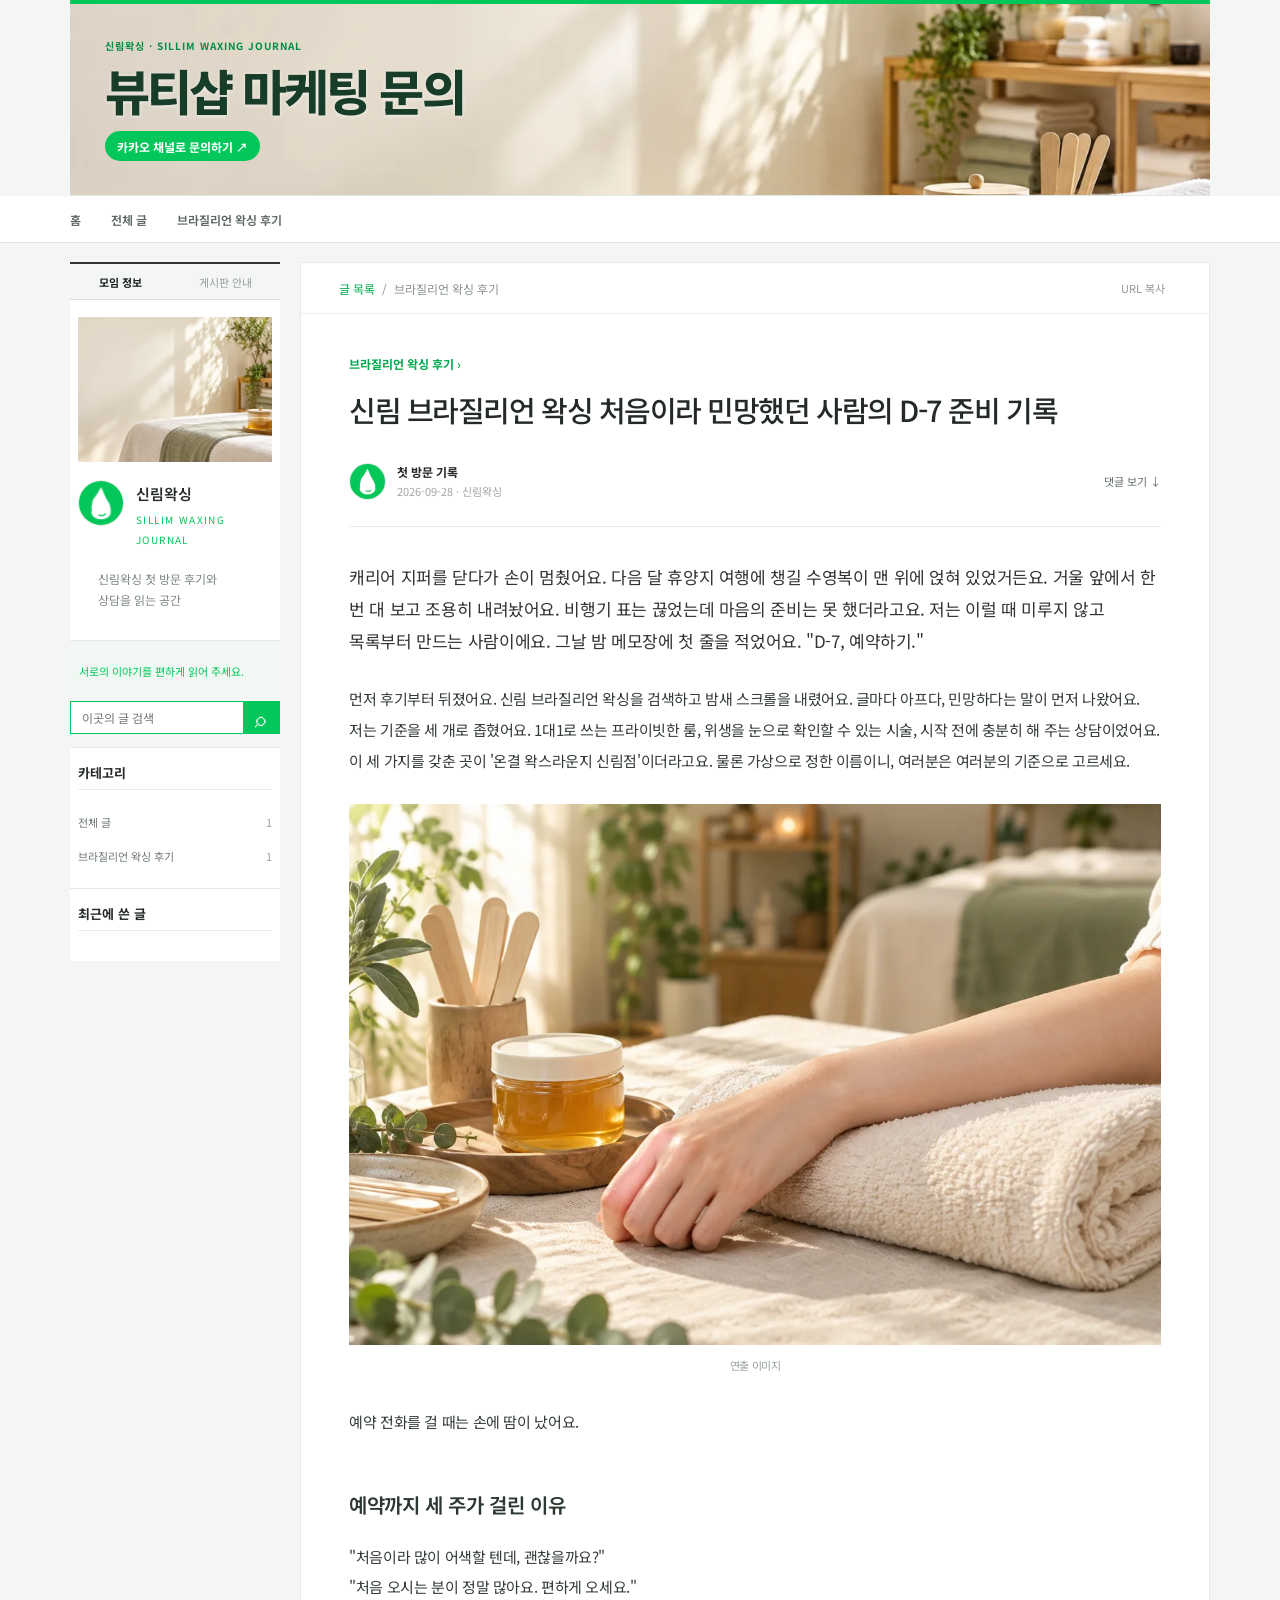
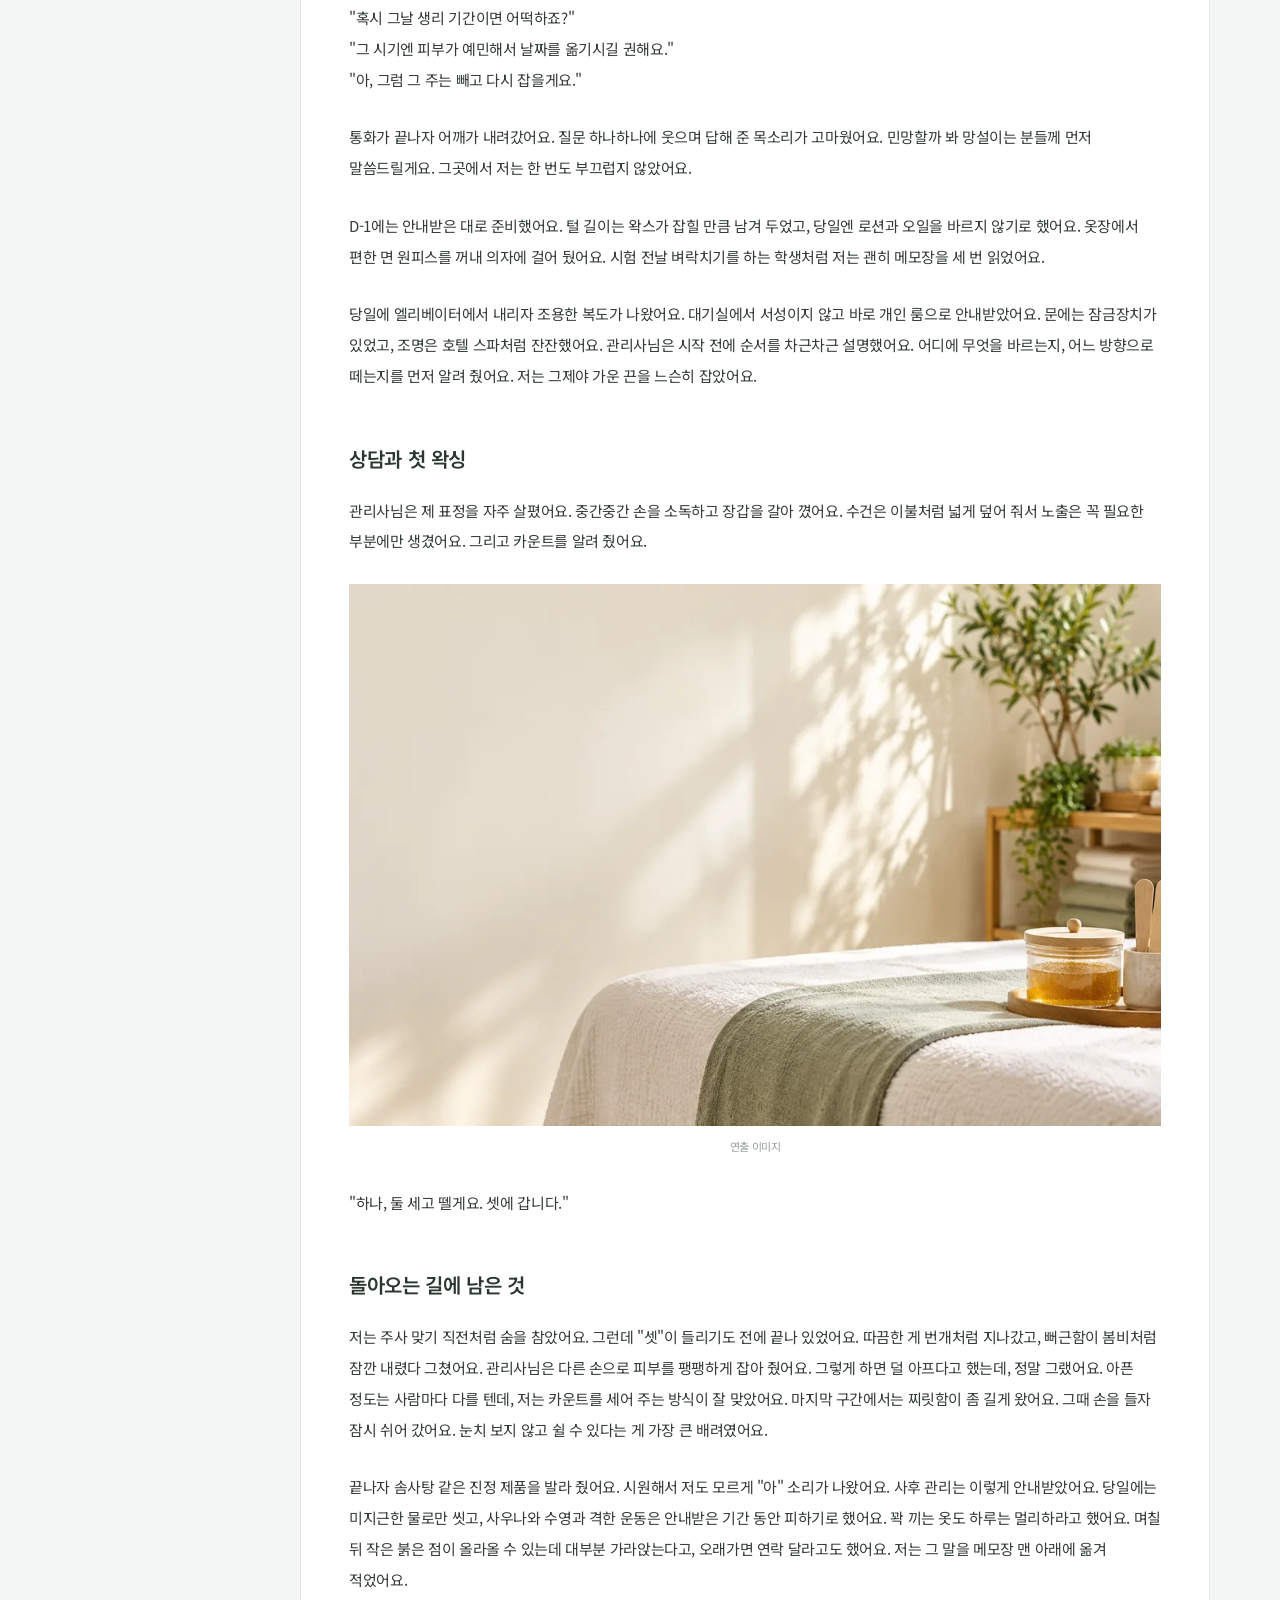
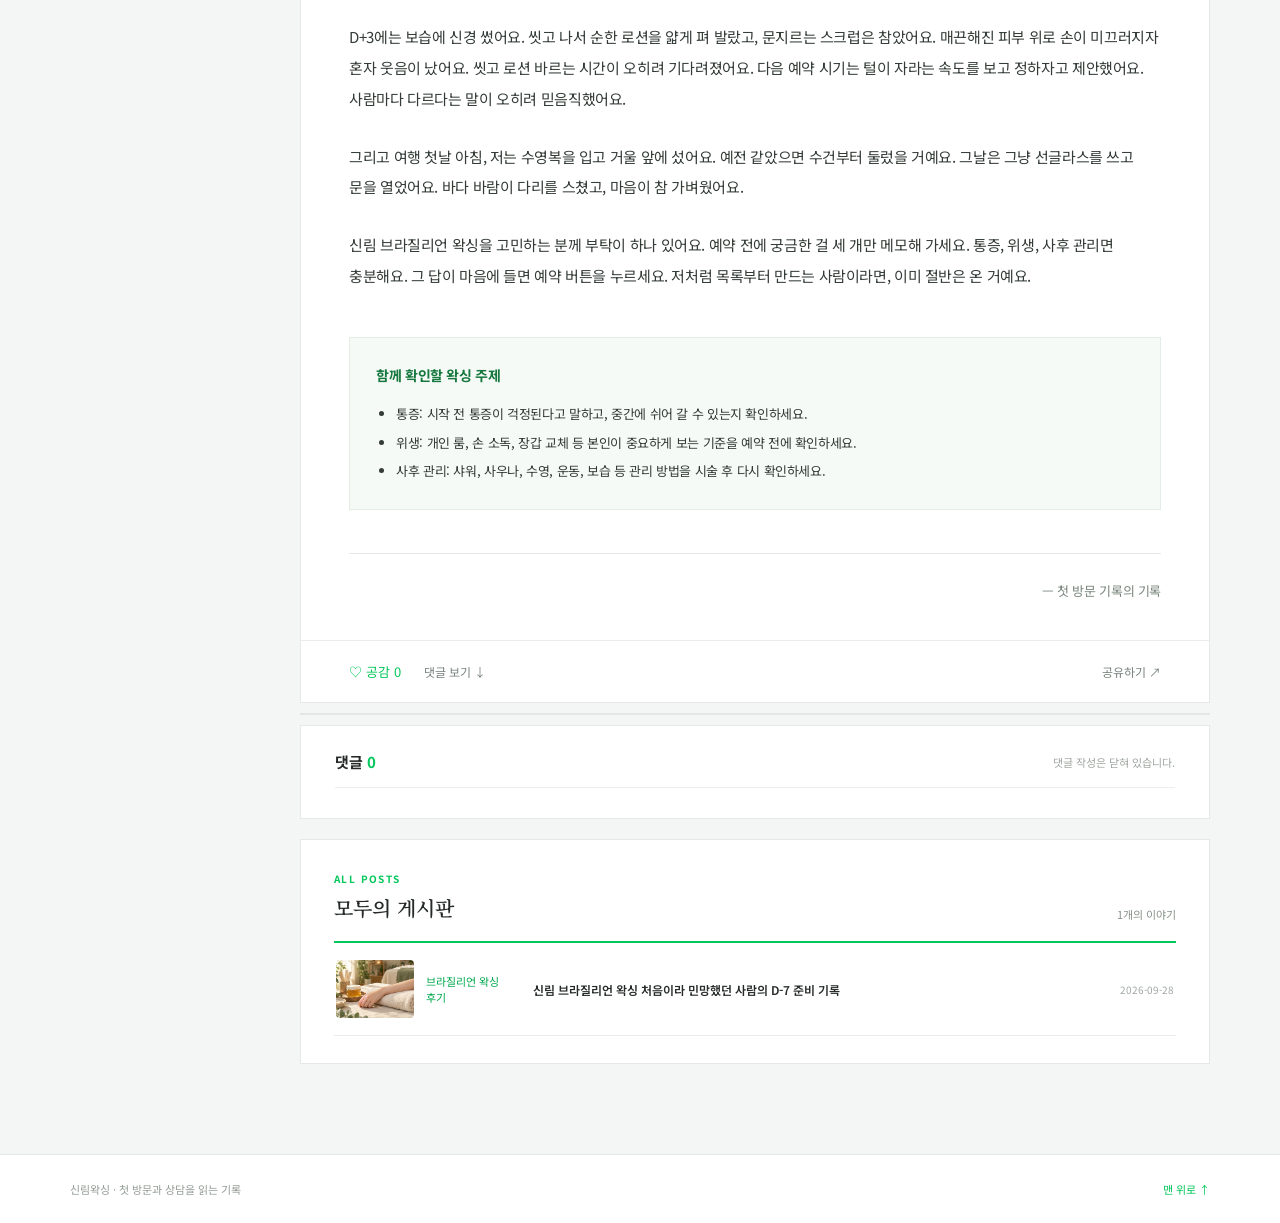
==== commit 826a5a8f: "Add files via upload" ====
--- a/blog/sillim-waxing-first-visit/index.html
+++ b/blog/sillim-waxing-first-visit/index.html
@@ -1 +1 @@
-<!doctype html><html lang="ko"><head><meta charset="utf-8"><meta name="viewport" content="width=device-width,initial-scale=1"><meta name="description" content="신림왁싱 첫 방문 후기: 통증 걱정, 예약, 상담, 관리 경험을 읽어보세요. 브라질리언·슈가링·임산부 왁싱은 제공 여부와 개인별 조건을 따로 상담하세요."><meta name="theme-color" content="#03c75a"><meta name="application-name" content="신림왁싱"><meta property="og:type" content="article"><meta property="og:site_name" content="신림왁싱"><meta property="og:title" content="신림왁싱 첫 방문 후기, 아플까 봐 3주를 미룬 이야기"><meta property="og:description" content="신림왁싱 첫 방문 후기: 통증 걱정, 예약, 상담, 관리 경험을 읽어보세요. 브라질리언·슈가링·임산부 왁싱은 제공 여부와 개인별 조건을 따로 상담하세요."><meta property="og:image" content="/assets/images/waxing-thumbnail.webp"><meta name="twitter:card" content="summary_large_image"><title>신림왁싱 첫 방문 후기, 아플까 봐 3주를 미룬 이야기</title><link rel="icon" type="image/x-icon" href="/favicon.ico"><link rel="icon" type="image/svg+xml" href="/favicon.svg"><link rel="apple-touch-icon" href="/apple-touch-icon.png"><link rel="stylesheet" href="/assets/style.css"><script type="application/ld+json">{"@context": "https://schema.org", "@type": "WebSite", "name": "신림왁싱"}</script><script defer src="/assets/app.js"></script></head><body class="community" style="--ink:#03c75a;--paper:#f1f8f3;--accent:#03c75a"><a class="skip" href="#main">본문으로 건너뛰기</a><header class="cafe-banner"><img class="cafe-banner-photo" src="/assets/images/banner.webp" alt="" width="1300" height="600"><a class="banner-cta" href="https://pf.kakao.com/_QqyKn" aria-label="뷰티샵 마케팅 문의 — 카카오 채널로 이동"><span class="cafe-kicker">신림왁싱 · SILLIM WAXING JOURNAL</span><strong class="banner-cta-title">뷰티샵 마케팅 문의</strong><span class="banner-cta-action">카카오 채널로 문의하기 ↗</span></a></header><nav class="main-nav" aria-label="카테고리"><div class="nav-inner"><a href="/">홈</a><a href="/#archive">전체 글</a><a href="/?category=%EC%B2%AB%20%EB%B0%A9%EB%AC%B8%20%ED%9B%84%EA%B8%B0#archive">첫 방문 후기</a></div></nav><main id="main" class="cafe-layout"><aside class="cafe-aside" aria-label="모임 및 게시판"><div class="cafe-tabs"><b>모임 정보</b><span>게시판 안내</span></div><section class="profile-panel"><img class="profile-photo" src="/assets/images/banner.webp" alt="왁싱 공간 연출 사진" width="280" height="145"><img class="profile-avatar profile-avatar-img" src="/assets/images/profile.webp" alt="" width="70" height="70"><h2>신림왁싱</h2><span class="profile-label">SILLIM WAXING JOURNAL</span><p>신림왁싱 첫 방문 후기와 상담을 읽는 공간</p><a class="profile-link" href="/#archive">전체 글 살펴보기 →</a></section><div class="join-note">서로의 이야기를 편하게 읽어 주세요.</div><form class="site-search" action="/" method="get" role="search"><label class="sr-only" for="q">글 검색</label><input id="q" name="q" type="search" placeholder="이곳의 글 검색"><button aria-label="검색" type="submit">⌕</button></form><section class="widget"><h2>카테고리</h2><a class="widget-link" href="/#archive">전체 글 <span>1</span></a><a class="widget-link" href="/?category=%EC%B2%AB%20%EB%B0%A9%EB%AC%B8%20%ED%9B%84%EA%B8%B0#archive">첫 방문 후기 <span>1</span></a></section><section class="widget"><h2>최근에 쓴 글</h2><ol class="recent-list"></ol></section></aside><div class="main-column"><article class="post-card" data-post="sillim-waxing-first-visit"><div class="post-toolbar"><a href="/#archive">글 목록</a><span> / </span><span>첫 방문 후기</span><button type="button" class="copy-link">URL 복사</button></div><div class="post-heading"><a class="post-category" href="/?category=%EC%B2%AB%20%EB%B0%A9%EB%AC%B8%20%ED%9B%84%EA%B8%B0#archive">첫 방문 후기 ›</a><h1>신림왁싱 첫 방문 후기, 아플까 봐 3주를 미룬 이야기</h1><div class="byline"><img class="author-avatar author-avatar-img" src="/assets/images/profile.webp" alt="" width="37" height="37"><div><strong>첫 방문 기록</strong><time datetime="2026-09-28">2026-09-28 · 신림왁싱</time></div><a class="byline-comments" href="#comments">댓글 보기 ↓</a></div></div><div class="post-content"><p>지난여름이었어요. 지하철 손잡이를 잡으려다 팔을 도로 내렸어요. 민소매 밑으로 삐져나온 털이 자꾸 눈에 걸렸거든요. 집에 와서 면도기를 꺼냈는데, 붉게 올라온 피부를 보고 한숨이 나왔어요. 면도하고, 따갑고, 이틀 뒤에 다시 까끌해지는 일이 지겨웠어요. 이번 주말엔 방법을 바꿔 보기로 했어요.</p><p>그렇게 마음먹고도 신림왁싱 후기만 3주를 읽었어요. 후기마다 &quot;눈물 났다&quot;는 말이 붙어 있었거든요. 아픈 건 정말 질색인데, 그 두 글자가 밤마다 눈덩이처럼 커졌어요. 결국 참다못해 친구 지수한테 전화를 걸었어요.</p><figure><img class="post-photo" src="/assets/images/waxing-thumbnail.webp" alt="첫 방문 후기 글을 위한 연출 사진" loading="lazy" width="1200" height="800"><figcaption>연출 이미지</figcaption></figure><p>&quot;지수야, 왁싱 진짜 많이 아파?&quot;<br>&quot;아프긴 해. 근데 참을 만해. 나도 첫날엔 손에 땀 났어.&quot;<br>&quot;그럼 하고 나면 어때?&quot;<br>&quot;후련해. 진짜로. 일단 가 봐.&quot;<br>&quot;알겠어. 그럼 이번 주에 예약해 볼게.&quot;</p><h2>예약까지 세 주가 걸린 이유</h2><p>전화를 끊고 한참 화면만 봤어요. 그러다 예약 버튼을 눌렀어요. 고른 곳은 신림역에서 걸어갈 만한 거리에 있는 &#x27;결이음 왁싱 신림점&#x27;이었어요. 예약하면서 사전 안내도 받았어요. 털은 너무 짧지 않게 두고, 방문 전날에는 각질 제거를 하지 말라고 했어요. 저는 메모장에 적어 두고 그대로 따랐어요.</p><p>문을 열자 따뜻한 우디 향이 먼저 마중을 나왔어요. 조명은 노을처럼 낮고 부드러웠고, 수건은 갓 널어 말린 듯 보송했어요. 기다리는 동안 따뜻한 보리차 한 잔을 내줬어요. 차가웠던 손끝이 컵을 감싸 쥐자 조금씩 풀렸어요. 벽에 붙은 시술 순서 안내도 천천히 읽었어요. 무엇을 하는지 미리 알고 나니 낯선 방이 덜 낯설어졌어요. 원장님은 상담지를 건네며 피부 상태와 복용 중인 약부터 물었어요. 저는 민감한 편이라고 솔직하게 적었어요. 원장님은 고개를 끄덕이고 이렇게 말했어요.</p><p>&quot;아프면 바로 손 들어 주세요. 참지 않으셔도 돼요.&quot;</p><p>그 한마디에 어깨에 들어갔던 힘이 스르르 풀렸어요. 제가 이 집을 믿기 시작한 첫 순간이었어요. 곧이어 원장님이 쓰던 도구를 제 앞에서 새것으로 꺼내 보여 줬어요. 눈으로 확인하니 불안이 한 겹 더 벗겨졌어요.</p><h2>상담과 첫 왁싱</h2><p>아픈 게 제일 걱정이라면 이 부분만은 꼭 읽어 주세요. 왁스가 따뜻하게 발리고, 얇게 굳고, 원장님의 손이 빠르게 지나갔어요. 통증은 반창고를 단번에 떼는 순간처럼 짧았어요. 따끔하고 나면 얼얼함이 잔잔한 파도처럼 밀려왔다 빠졌어요. 긴장해서 다리에 힘을 주자 원장님이 &quot;힘 빼셔도 돼요&quot;라고 짚어 줬어요. 힘을 빼니 오히려 덜 따끔했어요. 저는 숨을 한 번 내쉬었고, 그 사이에 한 구간이 끝나 있었어요. 두 번째부터는 내쉬는 타이밍을 알게 되어서 훨씬 수월했어요. 원장님의 손은 피아노 건반 위를 걷듯 가벼웠고, 한 번 지나간 자리는 다시 건드리지 않았어요. 참을 만한 정도라던 지수의 말이 그제야 이해됐어요. 아픔은 짧고 후련함은 길다는 말도 맞았어요.</p><figure><img class="post-photo" src="/assets/images/waxing-room.webp" alt="첫 방문 후기 글을 위한 연출 사진" loading="lazy" width="1200" height="800"><figcaption>연출 이미지</figcaption></figure><p>마무리로 진정 젤을 발라 줬는데, 여름 계곡물에 발을 담근 듯 시원했어요. 원장님은 당일에 뜨거운 샤워, 사우나, 격한 운동, 강한 햇볕을 피하라고 안내했어요. 저는 그대로 지켰어요. 붉은 기운은 그날 밤을 지나며 가라앉았어요. 다음 방문 시기도 알려 줬는데, 털이 자라는 속도는 사람마다 달라서 피부를 보며 정하자고 했어요.</p><h2>돌아오는 길에 남은 것</h2><p>돌아오는 길에 지수에게 메시지를 보냈어요.<br>&quot;네 말이 맞았어. 진짜 후련해.&quot;<br>&quot;거봐, 내가 뭐랬어.&quot;<br>답장을 읽고 웃음이 났어요. 혼자 끙끙댄 3주의 밤이 우스워졌어요.</p><p>일주일 뒤 아침에 거울 앞에서 팔을 쓸어 봤어요. 면도하던 때의 피부가 사포였다면 지금은 갓 빨아 널은 시트였어요. 출근길 지하철에서 민소매를 입고 손잡이를 당당하게 잡았어요. 그 순간 3주를 미룬 시간이 조금 아까웠어요.</p><p>지금은 피부 상태를 보면서 다음 예약을 잡고 있어요. 옷을 고르는 시간이 즐거워졌고, 거울 앞에서 망설이던 아침이 줄었어요. 처음 가실 분을 위해 챙길 것도 적어 둘게요. 헐렁한 옷을 입고 가세요. 피부 고민은 상담지에 미리 정리해 가세요. 궁금한 건 시작 전에 꼭 물어보세요.</p><p>혹시 저처럼 망설이는 분이 있다면 예약 전에 상담부터 받아 보세요. 궁금한 걸 다 물어보고 나서 정해도 늦지 않아요. 신림왁싱을 알아보는 중이라면 첫 문턱만 넘어 보세요. 그 문턱은 생각보다 낮았어요.</p><div class="editor-summary"><strong>함께 확인할 왁싱 주제</strong><ul><li>브라질리언 왁싱: 첫 상담에서 진행 범위와 안내 사항을 확인하세요.</li><li>슈가링: 해당 방식의 제공 여부와 차이를 매장에 직접 물어보세요.</li><li>임산부 왁싱: 예약 전 개인 상태에 맞는지 담당 의료진과 매장에 확인하세요.</li></ul></div><div class="post-signoff">— 첫 방문 기록의 기록</div></div><div class="post-actions"><button class="like-button" type="button" aria-pressed="false">♡ 공감 <span class="like-count">0</span></button><a href="#comments">댓글 보기 ↓</a><button class="copy-link" type="button">공유하기 ↗</button></div></article><div class="post-neighbors"></div><section class="comments" id="comments"><div class="comments-title"><h2>댓글 <span>0</span></h2><span>댓글 작성은 닫혀 있습니다.</span></div><div class="comment-list"></div></section><section class="archive" id="archive"><div class="archive-heading"><div><span>ALL POSTS</span><h2>모두의 게시판</h2></div><strong>1개의 이야기</strong></div><ul class="archive-list"><li class="archive-row" data-category="첫 방문 후기" data-search="신림왁싱 첫 방문 후기, 아플까 봐 3주를 미룬 이야기 신림왁싱 첫 방문을 앞두고 통증이 걱정돼 3주를 망설인 이야기. 예약부터 상담, 시술 중 느낌과 이후 관리까지 기록했습니다. 첫 방문 후기"><a class="archive-thumb" href="/blog/sillim-waxing-first-visit/" aria-label="신림왁싱 첫 방문 후기, 아플까 봐 3주를 미룬 이야기"><img src="/assets/images/waxing-thumbnail.webp" alt="" loading="lazy" width="100" height="68"></a><span class="archive-category">첫 방문 후기</span><a href="/blog/sillim-waxing-first-visit/">신림왁싱 첫 방문 후기, 아플까 봐 3주를 미룬 이야기</a><time datetime="2026-09-28">2026-09-28</time></li></ul><p class="archive-empty" hidden>해당하는 글이 없습니다.</p></section></div></main><footer class="footer"><span>신림왁싱 · 첫 방문과 상담을 읽는 기록</span><a href="/">맨 위로 ↑</a></footer></body></html>+<!doctype html><html lang="ko"><head><meta charset="utf-8"><meta name="viewport" content="width=device-width,initial-scale=1"><meta name="description" content="신림 브라질리언 왁싱 첫 방문 D-7 준비부터 통증, 위생, 사후 관리까지 직접 겪은 과정을 기록했습니다."><meta name="theme-color" content="#03c75a"><meta name="application-name" content="신림왁싱"><meta property="og:type" content="article"><meta property="og:site_name" content="신림왁싱"><meta property="og:title" content="신림 브라질리언 왁싱 처음이라 민망했던 사람의 D-7 준비 기록"><meta property="og:description" content="신림 브라질리언 왁싱 첫 방문 D-7 준비부터 통증, 위생, 사후 관리까지 직접 겪은 과정을 기록했습니다."><meta property="og:image" content="https://sillimwaxing.pages.dev/assets/images/waxing-thumbnail.webp"><meta name="twitter:card" content="summary_large_image"><link rel="alternate" type="application/rss+xml" title="신림왁싱 RSS" href="https://sillimwaxing.pages.dev/rss.xml"><link rel="canonical" href="https://sillimwaxing.pages.dev/blog/sillim-waxing-first-visit/"><title>신림 브라질리언 왁싱 처음이라 민망했던 사람의 D-7 준비 기록</title><link rel="icon" type="image/x-icon" href="https://sillimwaxing.pages.dev/favicon.ico"><link rel="icon" type="image/svg+xml" href="https://sillimwaxing.pages.dev/favicon.svg"><link rel="apple-touch-icon" href="https://sillimwaxing.pages.dev/apple-touch-icon.png"><link rel="stylesheet" href="/assets/style.css"><script type="application/ld+json">{"@context": "https://schema.org", "@type": "WebSite", "name": "신림왁싱", "url": "https://sillimwaxing.pages.dev/"}</script><script defer src="/assets/app.js"></script></head><body class="community" style="--ink:#03c75a;--paper:#f1f8f3;--accent:#03c75a"><a class="skip" href="#main">본문으로 건너뛰기</a><header class="cafe-banner"><img class="cafe-banner-photo" src="/assets/images/banner.webp" alt="" width="1300" height="600"><a class="banner-cta" href="https://pf.kakao.com/_QqyKn" aria-label="뷰티샵 마케팅 문의 — 카카오 채널로 이동"><span class="cafe-kicker">신림왁싱 · SILLIM WAXING JOURNAL</span><strong class="banner-cta-title">뷰티샵 마케팅 문의</strong><span class="banner-cta-action">카카오 채널로 문의하기 ↗</span></a></header><nav class="main-nav" aria-label="카테고리"><div class="nav-inner"><a href="/">홈</a><a href="/#archive">전체 글</a><a href="/?category=%EB%B8%8C%EB%9D%BC%EC%A7%88%EB%A6%AC%EC%96%B8%20%EC%99%81%EC%8B%B1%20%ED%9B%84%EA%B8%B0#archive">브라질리언 왁싱 후기</a></div></nav><main id="main" class="cafe-layout"><aside class="cafe-aside" aria-label="모임 및 게시판"><div class="cafe-tabs"><b>모임 정보</b><span>게시판 안내</span></div><section class="profile-panel"><img class="profile-photo" src="/assets/images/banner.webp" alt="왁싱 공간 연출 사진" width="280" height="145"><img class="profile-avatar profile-avatar-img" src="/assets/images/profile.webp" alt="" width="70" height="70"><h2>신림왁싱</h2><span class="profile-label">SILLIM WAXING JOURNAL</span><p>신림왁싱 첫 방문 후기와 상담을 읽는 공간</p><a class="profile-link" href="/#archive">전체 글 살펴보기 →</a></section><div class="join-note">서로의 이야기를 편하게 읽어 주세요.</div><form class="site-search" action="/" method="get" role="search"><label class="sr-only" for="q">글 검색</label><input id="q" name="q" type="search" placeholder="이곳의 글 검색"><button aria-label="검색" type="submit">⌕</button></form><section class="widget"><h2>카테고리</h2><a class="widget-link" href="/#archive">전체 글 <span>1</span></a><a class="widget-link" href="/?category=%EB%B8%8C%EB%9D%BC%EC%A7%88%EB%A6%AC%EC%96%B8%20%EC%99%81%EC%8B%B1%20%ED%9B%84%EA%B8%B0#archive">브라질리언 왁싱 후기 <span>1</span></a></section><section class="widget"><h2>최근에 쓴 글</h2><ol class="recent-list"></ol></section></aside><div class="main-column"><article class="post-card" data-post="sillim-waxing-first-visit"><div class="post-toolbar"><a href="/#archive">글 목록</a><span> / </span><span>브라질리언 왁싱 후기</span><button type="button" class="copy-link">URL 복사</button></div><div class="post-heading"><a class="post-category" href="/?category=%EB%B8%8C%EB%9D%BC%EC%A7%88%EB%A6%AC%EC%96%B8%20%EC%99%81%EC%8B%B1%20%ED%9B%84%EA%B8%B0#archive">브라질리언 왁싱 후기 ›</a><h1>신림 브라질리언 왁싱 처음이라 민망했던 사람의 D-7 준비 기록</h1><div class="byline"><img class="author-avatar author-avatar-img" src="/assets/images/profile.webp" alt="" width="37" height="37"><div><strong>첫 방문 기록</strong><time datetime="2026-09-28">2026-09-28 · 신림왁싱</time></div><a class="byline-comments" href="#comments">댓글 보기 ↓</a></div></div><div class="post-content"><p>캐리어 지퍼를 닫다가 손이 멈췄어요. 다음 달 휴양지 여행에 챙길 수영복이 맨 위에 얹혀 있었거든요. 거울 앞에서 한 번 대 보고 조용히 내려놨어요. 비행기 표는 끊었는데 마음의 준비는 못 했더라고요. 저는 이럴 때 미루지 않고 목록부터 만드는 사람이에요. 그날 밤 메모장에 첫 줄을 적었어요. &quot;D-7, 예약하기.&quot;</p><p>먼저 후기부터 뒤졌어요. 신림 브라질리언 왁싱을 검색하고 밤새 스크롤을 내렸어요. 글마다 아프다, 민망하다는 말이 먼저 나왔어요. 저는 기준을 세 개로 좁혔어요. 1대1로 쓰는 프라이빗한 룸, 위생을 눈으로 확인할 수 있는 시술, 시작 전에 충분히 해 주는 상담이었어요. 이 세 가지를 갖춘 곳이 &#x27;온결 왁스라운지 신림점&#x27;이더라고요. 물론 가상으로 정한 이름이니, 여러분은 여러분의 기준으로 고르세요.</p><figure><img class="post-photo" src="/assets/images/waxing-thumbnail.webp" alt="브라질리언 왁싱 후기 글을 위한 연출 사진" loading="lazy" width="1200" height="800"><figcaption>연출 이미지</figcaption></figure><p>예약 전화를 걸 때는 손에 땀이 났어요.</p><h2>예약까지 세 주가 걸린 이유</h2><p>&quot;처음이라 많이 어색할 텐데, 괜찮을까요?&quot;<br>&quot;처음 오시는 분이 정말 많아요. 편하게 오세요.&quot;<br>&quot;혹시 그날 생리 기간이면 어떡하죠?&quot;<br>&quot;그 시기엔 피부가 예민해서 날짜를 옮기시길 권해요.&quot;<br>&quot;아, 그럼 그 주는 빼고 다시 잡을게요.&quot;</p><p>통화가 끝나자 어깨가 내려갔어요. 질문 하나하나에 웃으며 답해 준 목소리가 고마웠어요. 민망할까 봐 망설이는 분들께 먼저 말씀드릴게요. 그곳에서 저는 한 번도 부끄럽지 않았어요.</p><p>D-1에는 안내받은 대로 준비했어요. 털 길이는 왁스가 잡힐 만큼 남겨 두었고, 당일엔 로션과 오일을 바르지 않기로 했어요. 옷장에서 편한 면 원피스를 꺼내 의자에 걸어 뒀어요. 시험 전날 벼락치기를 하는 학생처럼 저는 괜히 메모장을 세 번 읽었어요.</p><p>당일에 엘리베이터에서 내리자 조용한 복도가 나왔어요. 대기실에서 서성이지 않고 바로 개인 룸으로 안내받았어요. 문에는 잠금장치가 있었고, 조명은 호텔 스파처럼 잔잔했어요. 관리사님은 시작 전에 순서를 차근차근 설명했어요. 어디에 무엇을 바르는지, 어느 방향으로 떼는지를 먼저 알려 줬어요. 저는 그제야 가운 끈을 느슨히 잡았어요.</p><h2>상담과 첫 왁싱</h2><p>관리사님은 제 표정을 자주 살폈어요. 중간중간 손을 소독하고 장갑을 갈아 꼈어요. 수건은 이불처럼 넓게 덮어 줘서 노출은 꼭 필요한 부분에만 생겼어요. 그리고 카운트를 알려 줬어요.</p><figure><img class="post-photo" src="/assets/images/waxing-room.webp" alt="브라질리언 왁싱 후기 글을 위한 연출 사진" loading="lazy" width="1200" height="800"><figcaption>연출 이미지</figcaption></figure><p>&quot;하나, 둘 세고 뗄게요. 셋에 갑니다.&quot;</p><h2>돌아오는 길에 남은 것</h2><p>저는 주사 맞기 직전처럼 숨을 참았어요. 그런데 &quot;셋&quot;이 들리기도 전에 끝나 있었어요. 따끔한 게 번개처럼 지나갔고, 뻐근함이 봄비처럼 잠깐 내렸다 그쳤어요. 관리사님은 다른 손으로 피부를 팽팽하게 잡아 줬어요. 그렇게 하면 덜 아프다고 했는데, 정말 그랬어요. 아픈 정도는 사람마다 다를 텐데, 저는 카운트를 세어 주는 방식이 잘 맞았어요. 마지막 구간에서는 찌릿함이 좀 길게 왔어요. 그때 손을 들자 잠시 쉬어 갔어요. 눈치 보지 않고 쉴 수 있다는 게 가장 큰 배려였어요.</p><p>끝나자 솜사탕 같은 진정 제품을 발라 줬어요. 시원해서 저도 모르게 &quot;아&quot; 소리가 나왔어요. 사후 관리는 이렇게 안내받았어요. 당일에는 미지근한 물로만 씻고, 사우나와 수영과 격한 운동은 안내받은 기간 동안 피하기로 했어요. 꽉 끼는 옷도 하루는 멀리하라고 했어요. 며칠 뒤 작은 붉은 점이 올라올 수 있는데 대부분 가라앉는다고, 오래가면 연락 달라고도 했어요. 저는 그 말을 메모장 맨 아래에 옮겨 적었어요.</p><p>D+3에는 보습에 신경 썼어요. 씻고 나서 순한 로션을 얇게 펴 발랐고, 문지르는 스크럽은 참았어요. 매끈해진 피부 위로 손이 미끄러지자 혼자 웃음이 났어요. 씻고 로션 바르는 시간이 오히려 기다려졌어요. 다음 예약 시기는 털이 자라는 속도를 보고 정하자고 제안했어요. 사람마다 다르다는 말이 오히려 믿음직했어요.</p><p>그리고 여행 첫날 아침, 저는 수영복을 입고 거울 앞에 섰어요. 예전 같았으면 수건부터 둘렀을 거예요. 그날은 그냥 선글라스를 쓰고 문을 열었어요. 바다 바람이 다리를 스쳤고, 마음이 참 가벼웠어요.</p><p>신림 브라질리언 왁싱을 고민하는 분께 부탁이 하나 있어요. 예약 전에 궁금한 걸 세 개만 메모해 가세요. 통증, 위생, 사후 관리면 충분해요. 그 답이 마음에 들면 예약 버튼을 누르세요. 저처럼 목록부터 만드는 사람이라면, 이미 절반은 온 거예요.</p><div class="editor-summary"><strong>함께 확인할 왁싱 주제</strong><ul><li>통증: 시작 전 통증이 걱정된다고 말하고, 중간에 쉬어 갈 수 있는지 확인하세요.</li><li>위생: 개인 룸, 손 소독, 장갑 교체 등 본인이 중요하게 보는 기준을 예약 전에 확인하세요.</li><li>사후 관리: 샤워, 사우나, 수영, 운동, 보습 등 관리 방법을 시술 후 다시 확인하세요.</li></ul></div><div class="post-signoff">— 첫 방문 기록의 기록</div></div><div class="post-actions"><button class="like-button" type="button" aria-pressed="false">♡ 공감 <span class="like-count">0</span></button><a href="#comments">댓글 보기 ↓</a><button class="copy-link" type="button">공유하기 ↗</button></div></article><div class="post-neighbors"></div><section class="comments" id="comments"><div class="comments-title"><h2>댓글 <span>0</span></h2><span>댓글 작성은 닫혀 있습니다.</span></div><div class="comment-list"></div></section><section class="archive" id="archive"><div class="archive-heading"><div><span>ALL POSTS</span><h2>모두의 게시판</h2></div><strong>1개의 이야기</strong></div><ul class="archive-list"><li class="archive-row" data-category="브라질리언 왁싱 후기" data-search="신림 브라질리언 왁싱 처음이라 민망했던 사람의 D-7 준비 기록 신림 브라질리언 왁싱 첫 방문을 앞두고 D-7 예약부터 D-1 준비, 당일 통증과 위생, D+3 사후 관리까지 기록한 후기입니다. 브라질리언 왁싱 후기"><a class="archive-thumb" href="/blog/sillim-waxing-first-visit/" aria-label="신림 브라질리언 왁싱 처음이라 민망했던 사람의 D-7 준비 기록"><img src="/assets/images/waxing-thumbnail.webp" alt="" loading="lazy" width="100" height="68"></a><span class="archive-category">브라질리언 왁싱 후기</span><a href="/blog/sillim-waxing-first-visit/">신림 브라질리언 왁싱 처음이라 민망했던 사람의 D-7 준비 기록</a><time datetime="2026-09-28">2026-09-28</time></li></ul><p class="archive-empty" hidden>해당하는 글이 없습니다.</p></section></div></main><footer class="footer"><span>신림왁싱 · 첫 방문과 상담을 읽는 기록</span><a href="/">맨 위로 ↑</a></footer></body></html>
